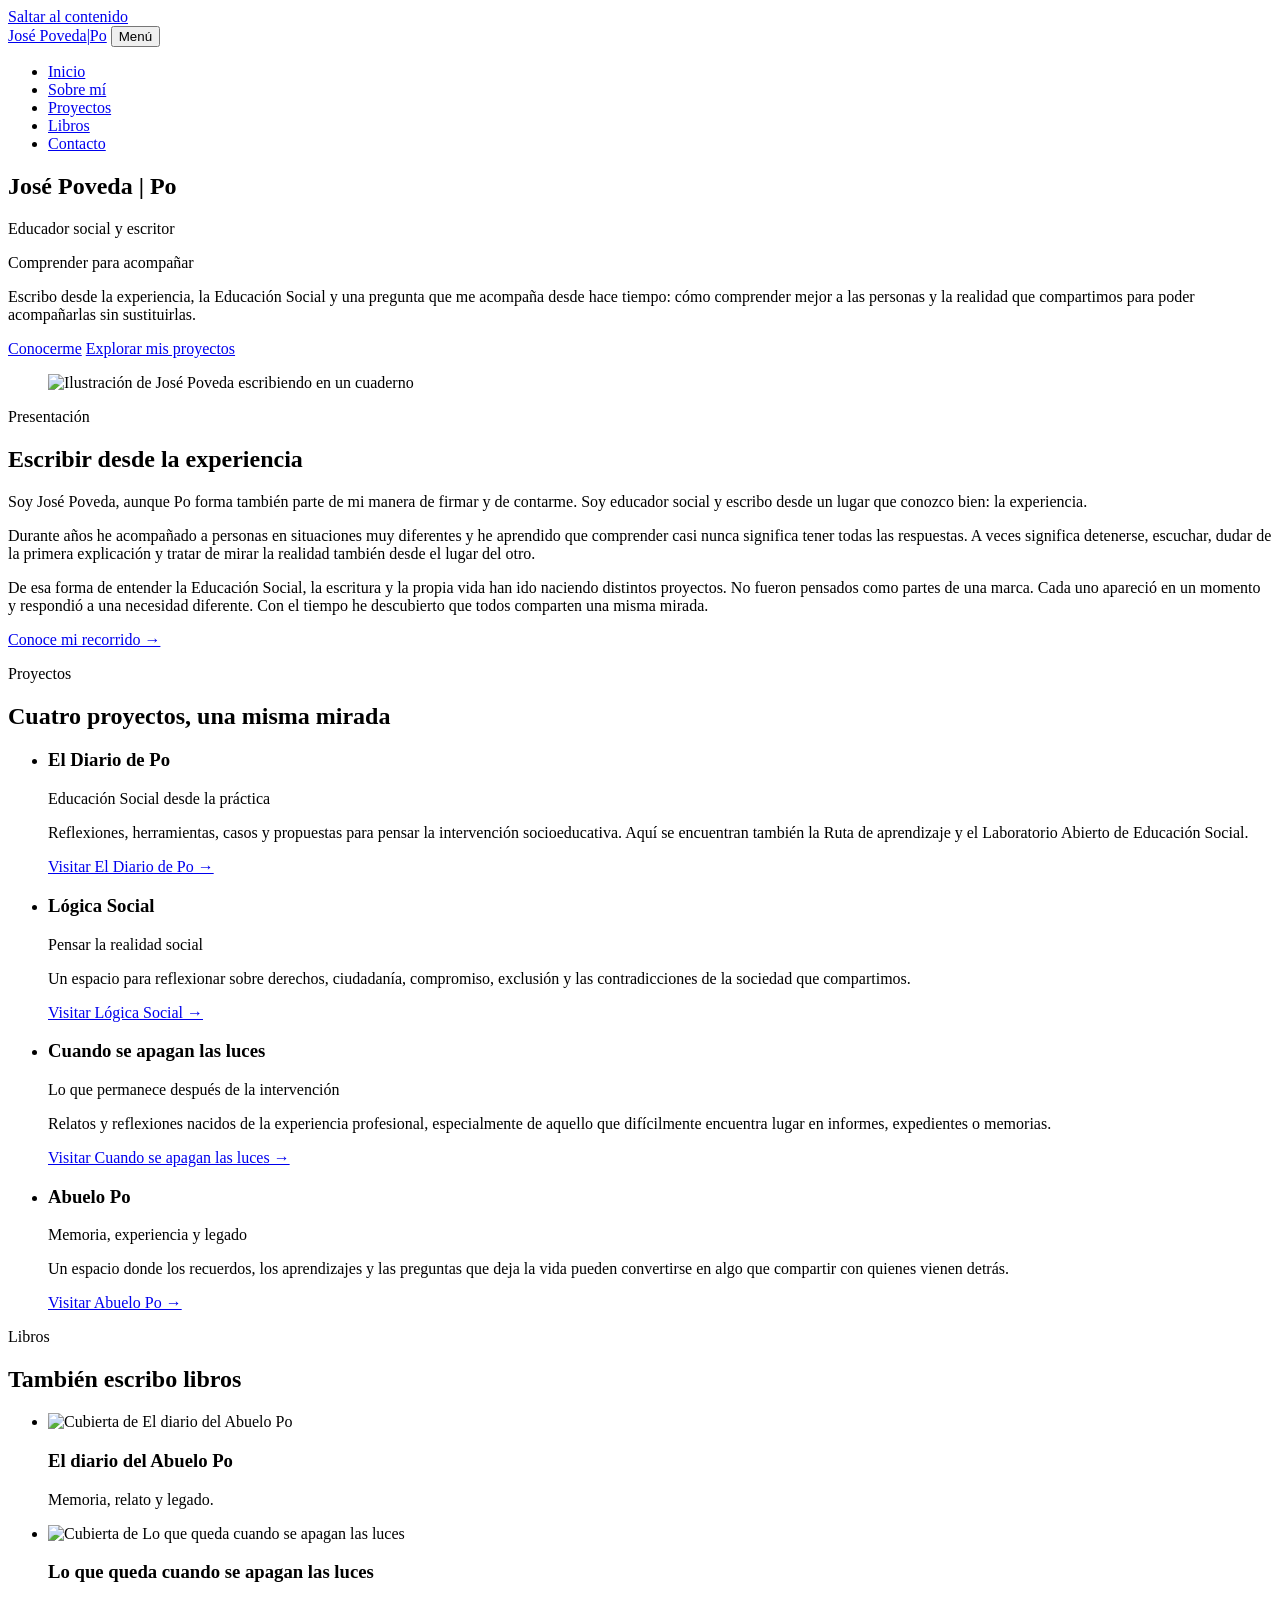
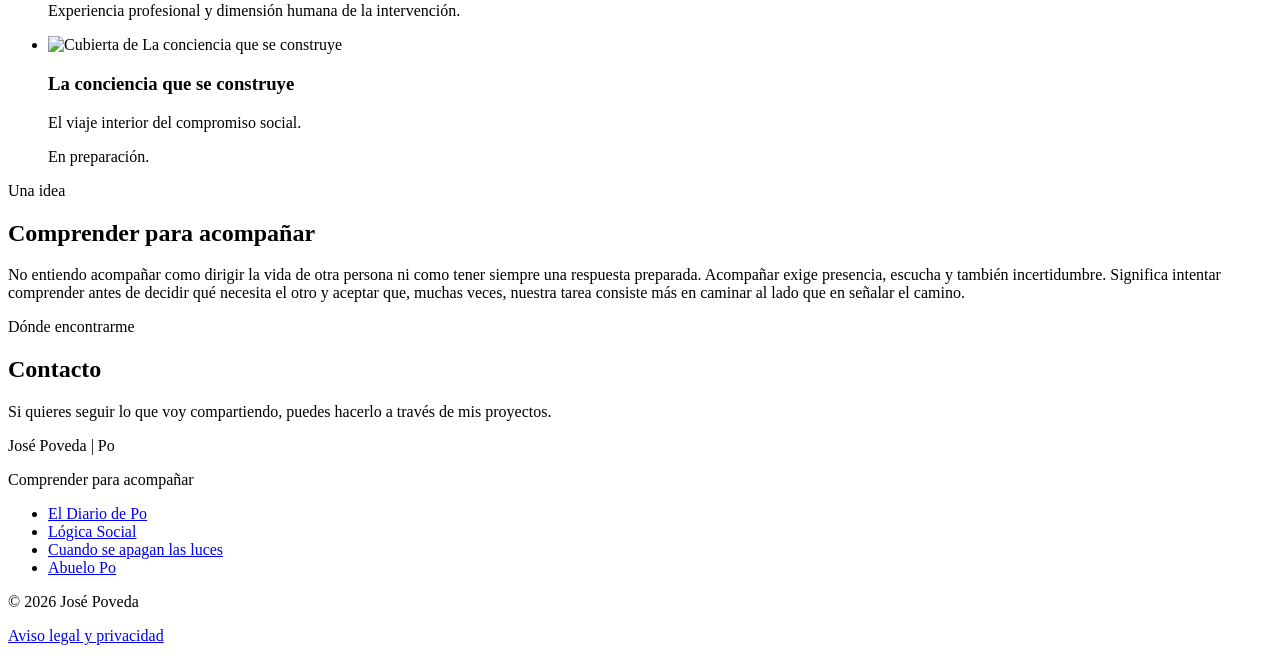
==== index.html @ b3266a37 "Add files via upload" ====
<!doctype html>
<html lang="es">
<head>
  <meta charset="utf-8">
  <meta name="viewport" content="width=device-width, initial-scale=1">
  <title>José Poveda | Po · Educador social y escritor</title>
  <meta name="description" content="Web personal de José Poveda | Po, educador social y escritor. Educación Social, reflexión, experiencia, memoria y proyectos para comprender y acompañar.">
  <link rel="canonical" href="https://josepoveda.es/">
  <meta property="og:type" content="website">
  <meta property="og:locale" content="es_ES">
  <meta property="og:site_name" content="José Poveda | Po">
  <meta property="og:title" content="José Poveda | Po · Educador social y escritor">
  <meta property="og:description" content="Web personal de José Poveda | Po, educador social y escritor. Educación Social, reflexión, experiencia, memoria y proyectos para comprender y acompañar.">
  <meta property="og:url" content="https://josepoveda.es/">
  <meta name="twitter:card" content="summary_large_image">
  <meta name="twitter:title" content="José Poveda | Po · Educador social y escritor">
  <meta name="twitter:description" content="Web personal de José Poveda | Po, educador social y escritor. Educación Social, reflexión, experiencia, memoria y proyectos para comprender y acompañar.">
  <meta property="og:image" content="https://josepoveda.es/assets/images/jose-poveda-social.jpg">
  <meta property="og:image:alt" content="José Poveda | Po · Educador social y escritor">
  <meta property="og:image:width" content="1200">
  <meta property="og:image:height" content="630">
  <meta name="twitter:image" content="https://josepoveda.es/assets/images/jose-poveda-social.jpg">
  <meta name="theme-color" content="#faf7f1">
  <link rel="icon" href="assets/favicon.svg" type="image/svg+xml">
  <link rel="stylesheet" href="css/styles.css">
  <script src="js/main.js" defer></script>
</head>
<body>
  <a class="skip-link" href="#contenido">Saltar al contenido</a>

  <header class="site-header">
    <div class="wrap">
      <a class="brand" href="index.html">José Poveda<span aria-hidden="true">|</span>Po</a>
      <button class="nav-toggle" type="button" aria-expanded="false" aria-controls="site-nav">Menú</button>
      <nav class="site-nav" id="site-nav" aria-label="Principal">
        <ul>
          <li><a href="index.html" aria-current="page">Inicio</a></li>
          <li><a href="sobre-mi.html">Sobre mí</a></li>
          <li><a href="index.html#proyectos">Proyectos</a></li>
          <li><a href="index.html#libros">Libros</a></li>
          <li><a href="index.html#contacto">Contacto</a></li>
        </ul>
      </nav>
    </div>
  </header>

  <main id="contenido">

    <section class="hero" aria-labelledby="titulo-hero">
      <div class="wrap hero-grid">
        <div>
          <h1 id="titulo-hero">José Poveda <span class="po">|</span> Po</h1>
          <p class="role">Educador social y escritor</p>
          <p class="motto">Comprender para acompañar</p>
          <p class="intro">Escribo desde la experiencia, la Educación Social y una pregunta que me acompaña desde hace tiempo: cómo comprender mejor a las personas y la realidad que compartimos para poder acompañarlas sin sustituirlas.</p>
          <div class="actions">
            <a class="btn" href="sobre-mi.html">Conocerme</a>
            <a class="link-quiet" href="#proyectos">Explorar mis proyectos</a>
          </div>
        </div>
        <figure class="hero-figure">
          <img src="assets/images/jose-poveda-escribiendo.webp" width="1199" height="1312" decoding="async" fetchpriority="high" alt="Ilustración de José Poveda escribiendo en un cuaderno">
        </figure>
      </div>
    </section>

    <section class="section" id="presentacion" aria-labelledby="titulo-presentacion">
      <div class="wrap two-col">
        <div>
          <p class="eyebrow">Presentación</p>
          <h2 id="titulo-presentacion">Escribir desde la experiencia</h2>
        </div>
        <div>
          <p>Soy José Poveda, aunque Po forma también parte de mi manera de firmar y de contarme. Soy educador social y escribo desde un lugar que conozco bien: la experiencia.</p>
          <p>Durante años he acompañado a personas en situaciones muy diferentes y he aprendido que comprender casi nunca significa tener todas las respuestas. A veces significa detenerse, escuchar, dudar de la primera explicación y tratar de mirar la realidad también desde el lugar del otro.</p>
          <p>De esa forma de entender la Educación Social, la escritura y la propia vida han ido naciendo distintos proyectos. No fueron pensados como partes de una marca. Cada uno apareció en un momento y respondió a una necesidad diferente. Con el tiempo he descubierto que todos comparten una misma mirada.</p>
          <p><a class="more-link" href="sobre-mi.html">Conoce mi recorrido →</a></p>
        </div>
      </div>
    </section>

    <section class="section" id="proyectos" aria-labelledby="titulo-proyectos">
      <div class="wrap">
        <div class="section-head">
          <p class="eyebrow">Proyectos</p>
          <h2 id="titulo-proyectos">Cuatro proyectos, una misma mirada</h2>
        </div>
        <ul class="projects">
          <li class="project">
            <h3>El Diario de Po</h3>
            <p class="descriptor">Educación Social desde la práctica</p>
            <p>Reflexiones, herramientas, casos y propuestas para pensar la intervención socioeducativa. Aquí se encuentran también la Ruta de aprendizaje y el Laboratorio Abierto de Educación Social.</p>
            <a href="https://eldiariodepo.com/">Visitar El Diario de Po →</a>
          </li>
          <li class="project">
            <h3>Lógica Social</h3>
            <p class="descriptor">Pensar la realidad social</p>
            <p>Un espacio para reflexionar sobre derechos, ciudadanía, compromiso, exclusión y las contradicciones de la sociedad que compartimos.</p>
            <a href="https://logicasocial.com/">Visitar Lógica Social →</a>
          </li>
          <li class="project">
            <h3>Cuando se apagan las luces</h3>
            <p class="descriptor">Lo que permanece después de la intervención</p>
            <p>Relatos y reflexiones nacidos de la experiencia profesional, especialmente de aquello que difícilmente encuentra lugar en informes, expedientes o memorias.</p>
            <a href="https://cuandoseapaganlasluces.es/">Visitar Cuando se apagan las luces →</a>
          </li>
          <li class="project">
            <h3>Abuelo Po</h3>
            <p class="descriptor">Memoria, experiencia y legado</p>
            <p>Un espacio donde los recuerdos, los aprendizajes y las preguntas que deja la vida pueden convertirse en algo que compartir con quienes vienen detrás.</p>
            <a href="https://abuelopo.com/">Visitar Abuelo Po →</a>
          </li>
        </ul>
      </div>
    </section>

    <section class="section" id="libros" aria-labelledby="titulo-libros">
      <div class="wrap">
        <div class="section-head">
          <p class="eyebrow">Libros</p>
          <h2 id="titulo-libros">También escribo libros</h2>
        </div>
        <ul class="books">
          <li class="book">
            <img class="book-cover" src="assets/images/el-diario-del-abuelo-po.jpg" width="800" height="1200" loading="lazy" decoding="async" alt="Cubierta de El diario del Abuelo Po">
            <h3>El diario del Abuelo Po</h3>
            <p class="meta">Memoria, relato y legado.</p>
          </li>
          <li class="book">
            <img class="book-cover" src="assets/images/lo-que-queda-cuando-se-apagan-las-luces.jpg" width="800" height="1200" loading="lazy" decoding="async" alt="Cubierta de Lo que queda cuando se apagan las luces">
            <h3>Lo que queda cuando se apagan las luces</h3>
            <p class="meta">Experiencia profesional y dimensión humana de la intervención.</p>
          </li>
          <li class="book">
            <img class="book-cover" src="assets/images/la-conciencia-que-se-construye.jpg" width="800" height="1200" loading="lazy" decoding="async" alt="Cubierta de La conciencia que se construye">
            <h3>La conciencia que se construye</h3>
            <p class="meta">El viaje interior del compromiso social.</p>
            <p class="meta status">En preparación.</p>
          </li>
        </ul>
      </div>
    </section>

    <section class="section reflection" id="comprender" aria-labelledby="titulo-comprender">
      <div class="wrap two-col">
        <div>
          <p class="eyebrow">Una idea</p>
          <h2 id="titulo-comprender">Comprender para acompañar</h2>
        </div>
        <div class="body">
          <p>No entiendo acompañar como dirigir la vida de otra persona ni como tener siempre una respuesta preparada. Acompañar exige presencia, escucha y también incertidumbre. Significa intentar comprender antes de decidir qué necesita el otro y aceptar que, muchas veces, nuestra tarea consiste más en caminar al lado que en señalar el camino.</p>
        </div>
      </div>
    </section>

    <section class="section" id="contacto" aria-labelledby="titulo-contacto">
      <div class="wrap two-col">
        <div>
          <p class="eyebrow">Dónde encontrarme</p>
          <h2 id="titulo-contacto">Contacto</h2>
        </div>
        <div>
          <p>Si quieres seguir lo que voy compartiendo, puedes hacerlo a través de mis proyectos.</p>
          <!-- LinkedIn: añadir aquí cuando se confirme la URL exacta del perfil:
          <p><a class="more-link" href="URL_EXACTA_DEL_PERFIL">LinkedIn →</a></p>
          -->
        </div>
      </div>
    </section>

  </main>

  <footer class="site-footer">
    <div class="wrap">
      <p class="footer-brand">José Poveda | Po</p>
      <p class="footer-motto">Comprender para acompañar</p>
      <ul class="footer-projects" aria-label="Proyectos">
        <li><a href="https://eldiariodepo.com/">El Diario de Po</a></li>
        <li><a href="https://logicasocial.com/">Lógica Social</a></li>
        <li><a href="https://cuandoseapaganlasluces.es/">Cuando se apagan las luces</a></li>
        <li><a href="https://abuelopo.com/">Abuelo Po</a></li>
      </ul>
      <div class="footer-bottom">
        <p>© 2026 José Poveda</p>
        <p class="footer-legal"><a href="aviso-legal.html">Aviso legal y privacidad</a></p>
      </div>
    </div>
  </footer>
</body>
</html>
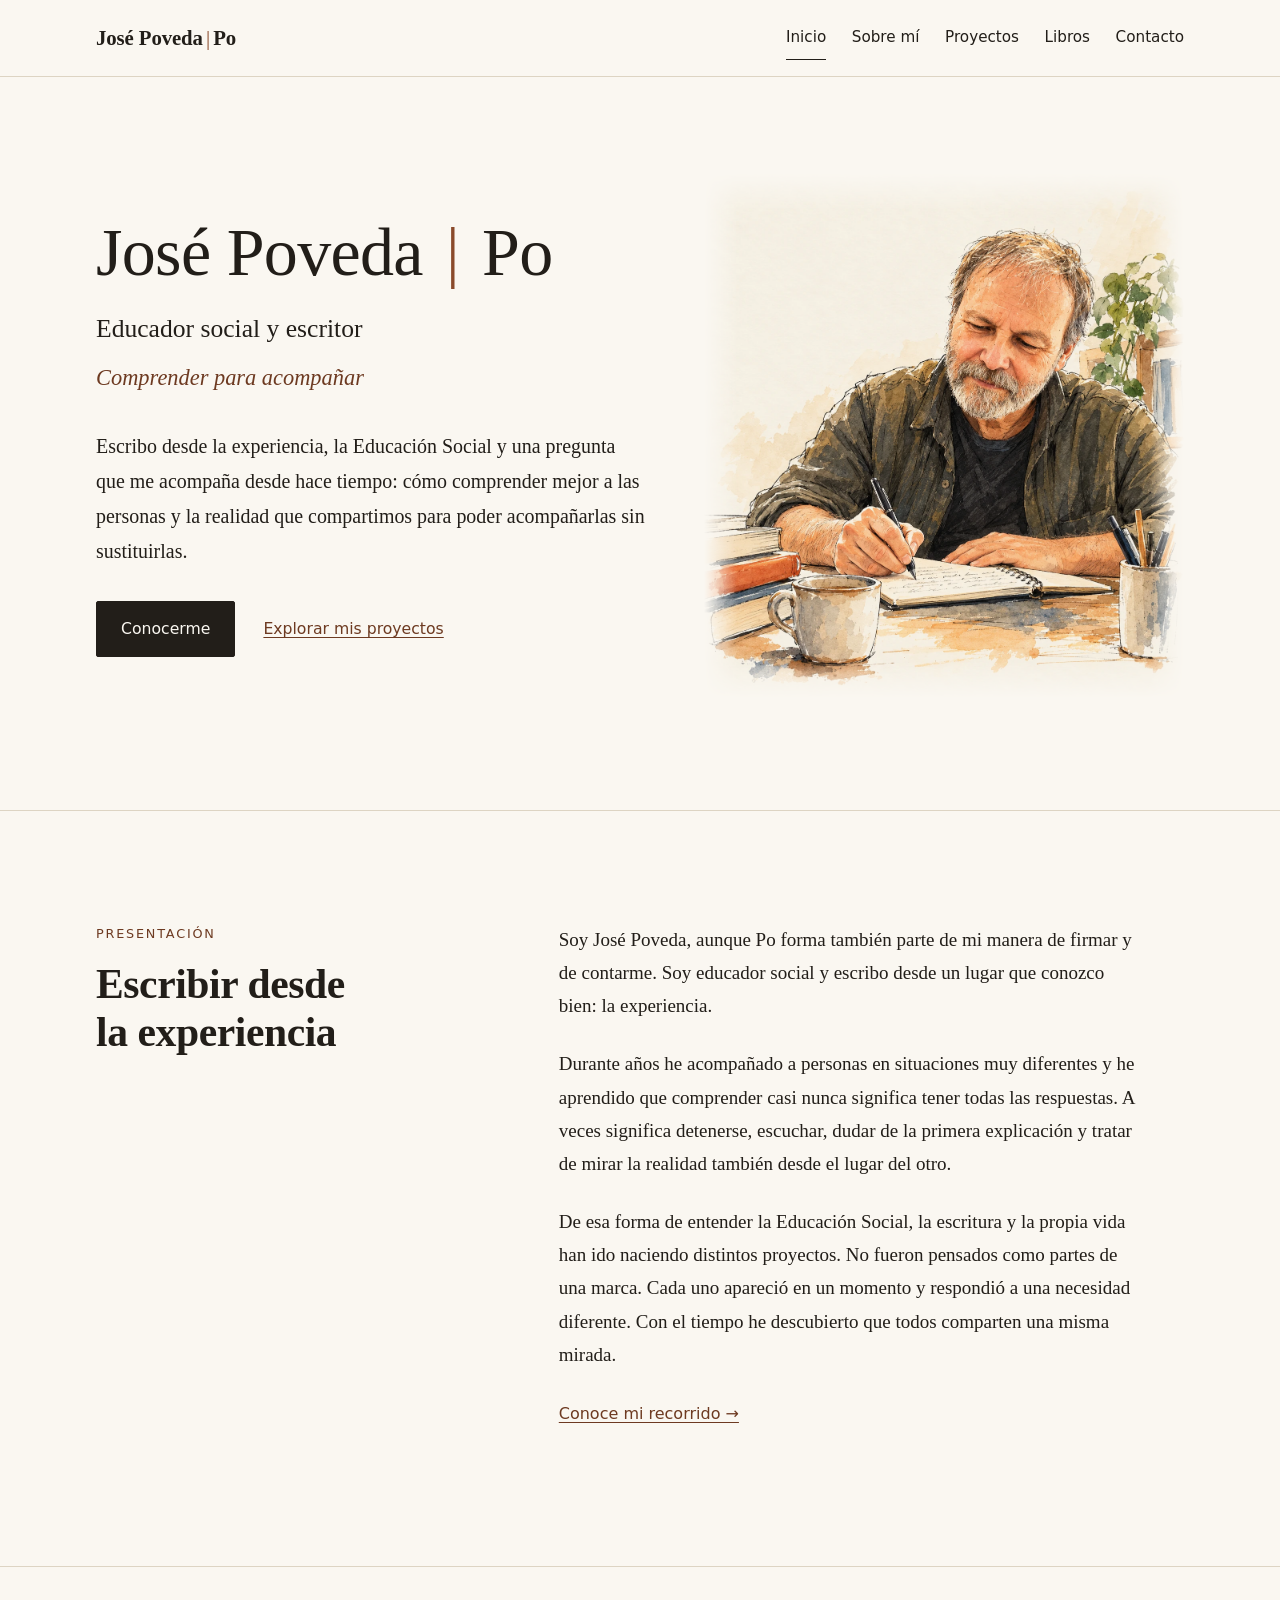
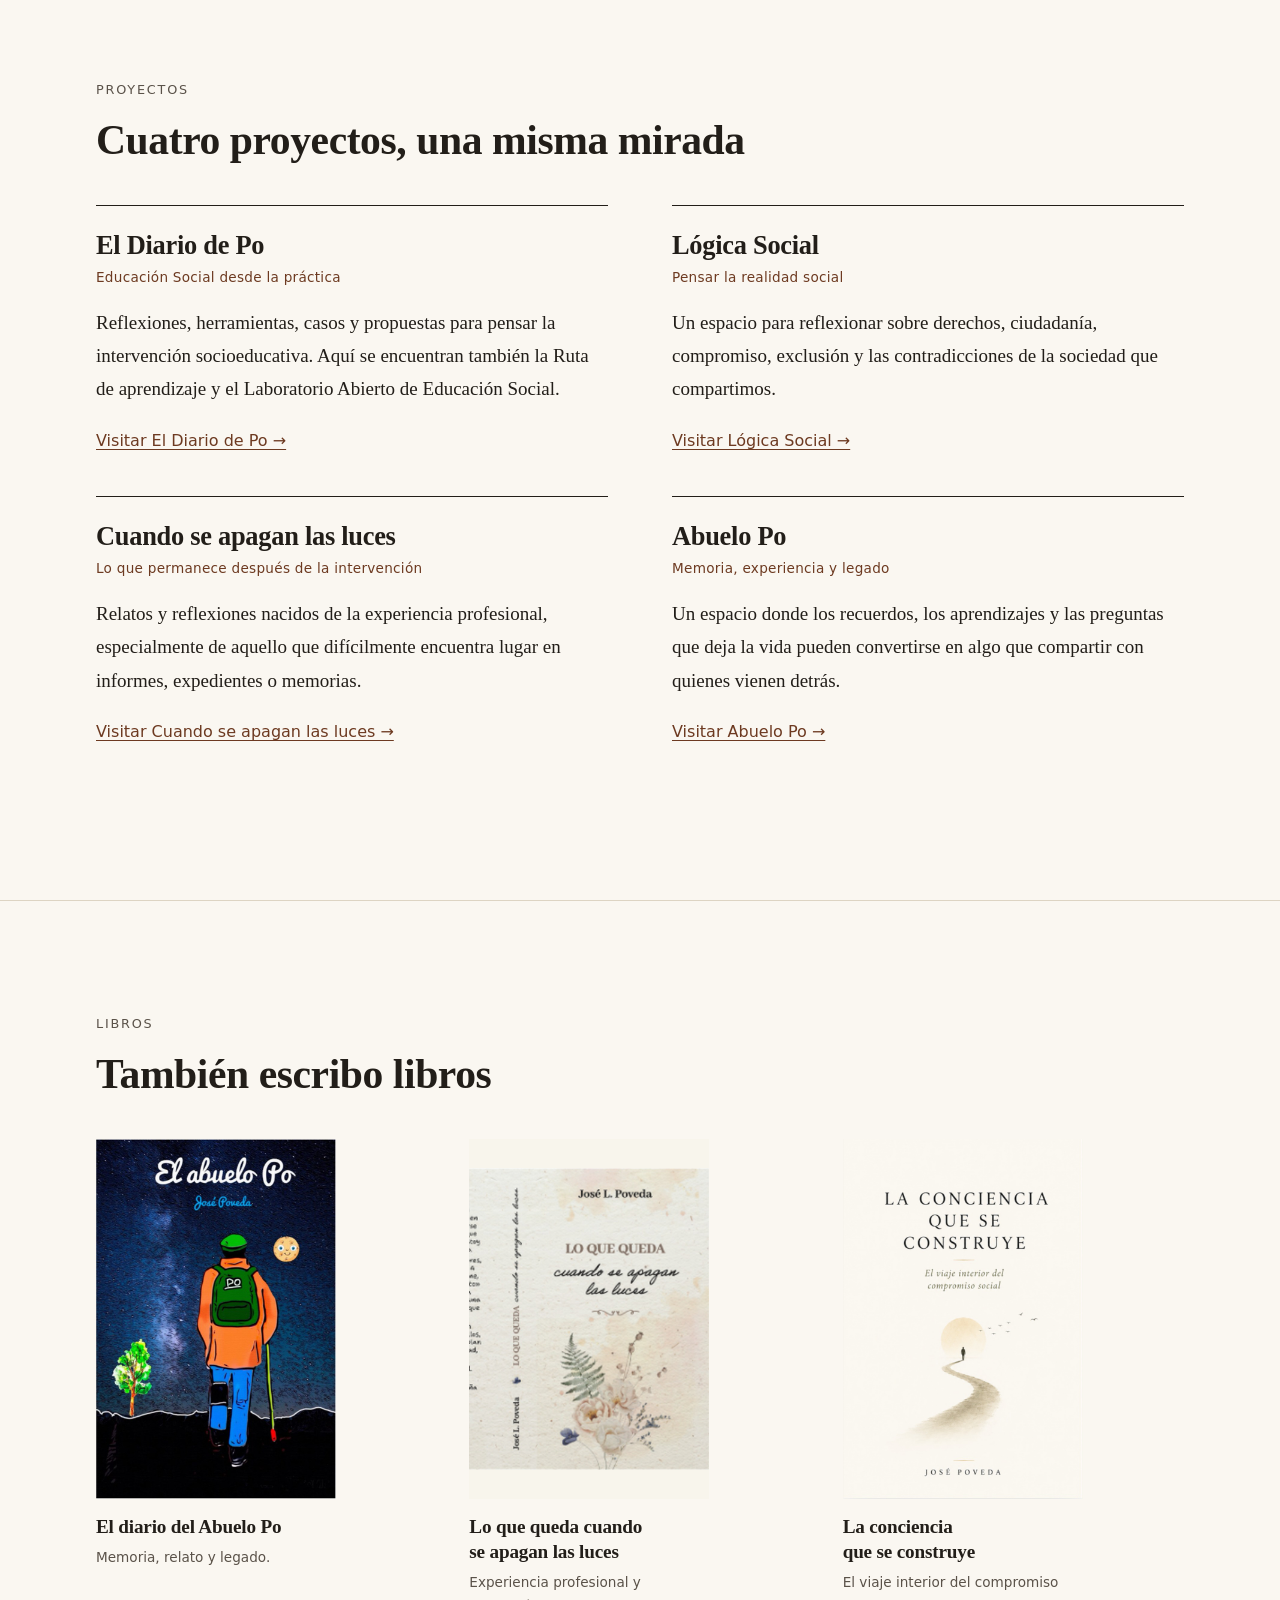
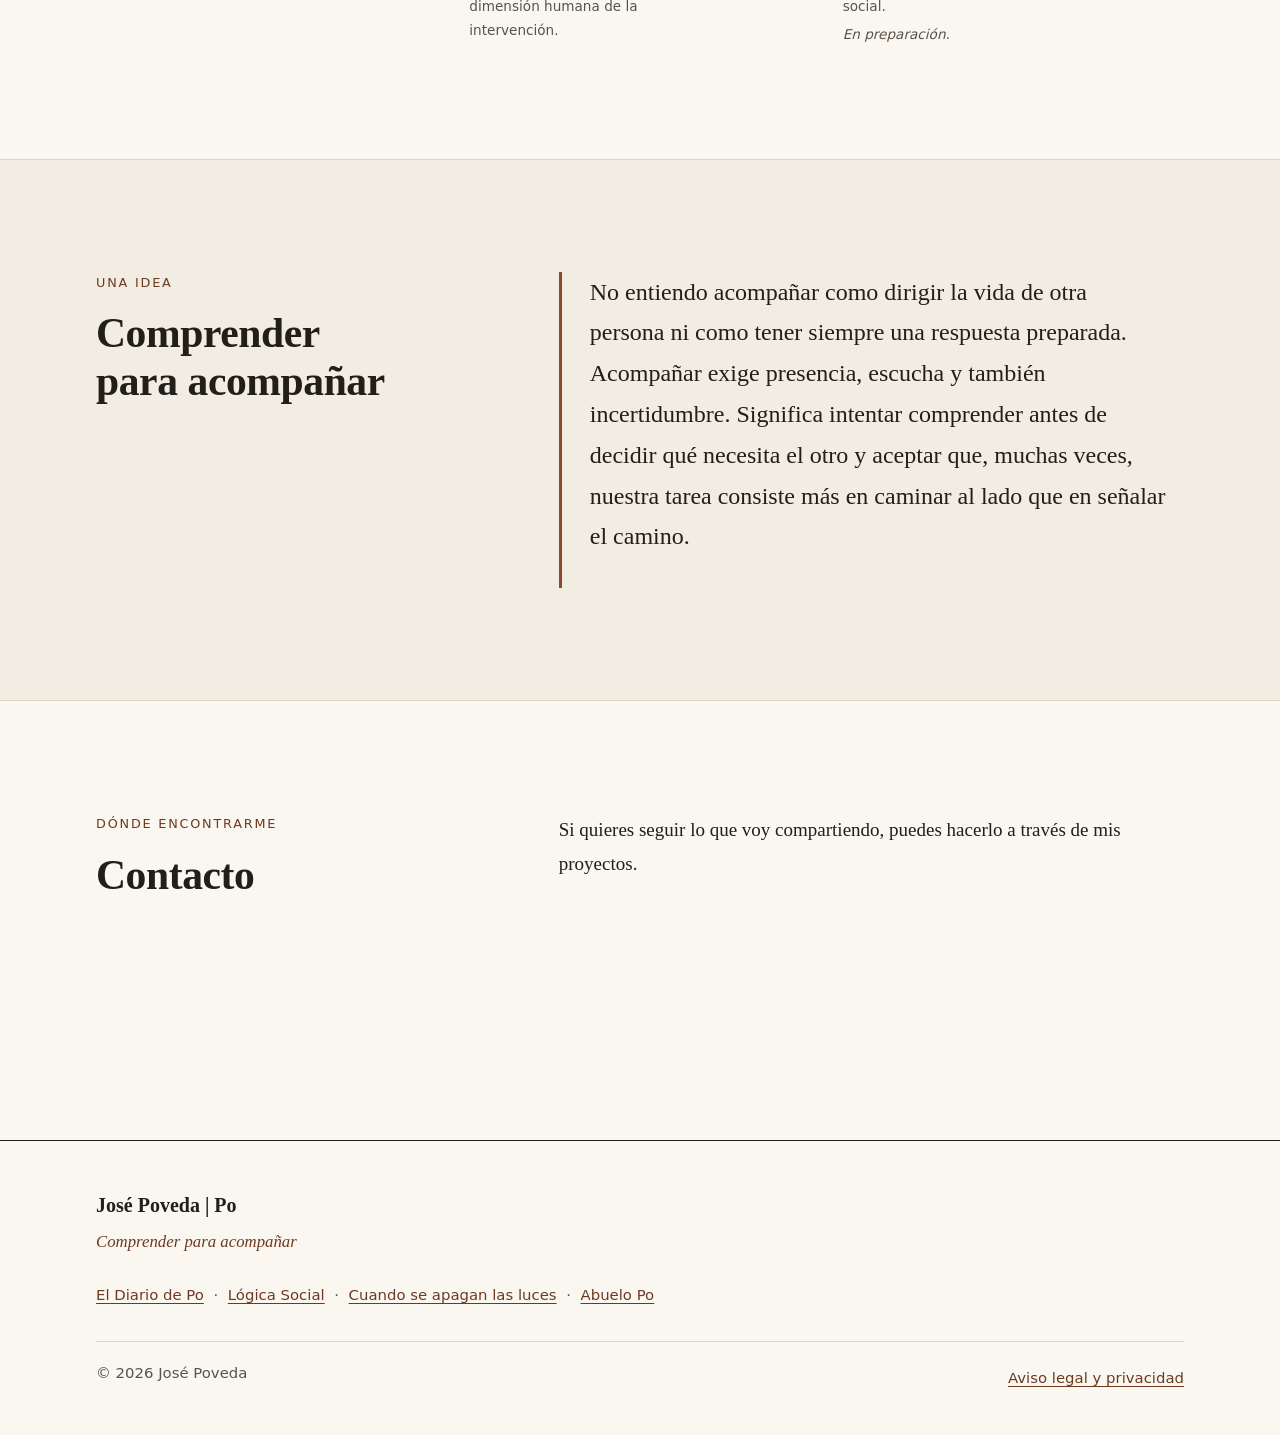
==== commit 5d87e895: "Fix nav anchors on Home: use in-page #proyectos, #libros, #contacto" ====
--- a/index.html
+++ b/index.html
@@ -36,9 +36,9 @@
         <ul>
           <li><a href="index.html" aria-current="page">Inicio</a></li>
           <li><a href="sobre-mi.html">Sobre mí</a></li>
-          <li><a href="index.html#proyectos">Proyectos</a></li>
-          <li><a href="index.html#libros">Libros</a></li>
-          <li><a href="index.html#contacto">Contacto</a></li>
+          <li><a href="#proyectos">Proyectos</a></li>
+          <li><a href="#libros">Libros</a></li>
+          <li><a href="#contacto">Contacto</a></li>
         </ul>
       </nav>
     </div>
--- a/css/styles.css
+++ b/css/styles.css
@@ -0,0 +1,323 @@
+/* ==========================================================
+   josepoveda.es — hoja de estilos única
+   Sin fuentes externas: pila tipográfica del sistema.
+   ========================================================== */
+
+:root {
+  --paper: #faf7f1;
+  --paper-2: #f2ede2;
+  --ink: #221e19;
+  --muted: #5a5249;
+  --line: #ddd4c3;
+  --accent: #8a4a2b;       /* tierra cocida; contraste 6.3:1 sobre --paper */
+  --accent-ink: #6d3a21;
+
+  --serif: "Iowan Old Style", "Palatino Linotype", Palatino, "Book Antiqua", "URW Palladio L", Georgia, serif;
+  --text: Charter, "Bitstream Charter", "Sitka Text", Cambria, Georgia, serif;
+  --label: system-ui, -apple-system, "Segoe UI", Roboto, "Helvetica Neue", Arial, sans-serif;
+
+  --measure: 36rem;
+  --wrap: 68rem;
+  --gutter: clamp(1.25rem, 5vw, 2.5rem);
+  --space: clamp(3.5rem, 9vw, 7rem);
+}
+
+*, *::before, *::after { box-sizing: border-box; }
+
+html {
+  font-size: 100%;
+  -webkit-text-size-adjust: 100%;
+  scroll-behavior: smooth;
+}
+
+body {
+  margin: 0;
+  background: var(--paper);
+  color: var(--ink);
+  font-family: var(--text);
+  font-size: 1.0625rem;
+  line-height: 1.75;
+  text-rendering: optimizeLegibility;
+}
+
+@media (min-width: 48em) { body { font-size: 1.1875rem; } }
+
+img, svg { max-width: 100%; display: block; }
+
+a {
+  color: var(--accent-ink);
+  text-underline-offset: 0.2em;
+  text-decoration-thickness: 1px;
+}
+a:hover { color: var(--ink); text-decoration-thickness: 2px; }
+
+:focus-visible {
+  outline: 3px solid var(--accent);
+  outline-offset: 3px;
+  border-radius: 2px;
+}
+
+.wrap { width: min(100% - 2 * var(--gutter), var(--wrap)); margin-inline: auto; }
+
+.skip-link {
+  position: absolute; left: var(--gutter); top: -4rem;
+  background: var(--ink); color: var(--paper);
+  padding: .6rem 1rem; z-index: 20; font-family: var(--label); font-size: .95rem;
+}
+.skip-link:focus { top: .75rem; }
+
+/* ---------- Tipografía ---------- */
+h1, h2, h3 {
+  font-family: var(--serif);
+  font-weight: 600;
+  line-height: 1.15;
+  letter-spacing: -0.01em;
+  margin: 0 0 1rem;
+  text-wrap: balance;
+}
+h1 { font-size: clamp(2.5rem, 8vw, 4.25rem); font-weight: 500; }
+h2 { font-size: clamp(1.85rem, 4.6vw, 2.6rem); }
+h3 { font-size: clamp(1.4rem, 3vw, 1.65rem); }
+
+p { margin: 0 0 1.3em; max-width: var(--measure); }
+
+.eyebrow {
+  font-family: var(--label);
+  font-size: .8rem;
+  letter-spacing: .14em;
+  text-transform: uppercase;
+  color: var(--accent-ink);
+  margin: 0 0 1rem;
+  max-width: none;
+}
+
+.lede {
+  font-family: var(--serif);
+  font-size: clamp(1.2rem, 2.6vw, 1.45rem);
+  line-height: 1.6;
+  color: var(--ink);
+}
+
+/* ---------- Cabecera ---------- */
+.site-header {
+  border-bottom: 1px solid var(--line);
+  padding-block: 1rem;
+}
+.site-header .wrap {
+  display: flex; align-items: center; justify-content: space-between;
+  flex-wrap: wrap; gap: .5rem 1.5rem;
+}
+.brand {
+  font-family: var(--serif);
+  font-size: 1.3rem; font-weight: 600;
+  color: var(--ink); text-decoration: none;
+  letter-spacing: -0.005em;
+}
+.brand span { color: var(--accent); font-weight: 400; padding-inline: .15em; }
+.brand:hover { color: var(--accent-ink); }
+
+.nav-toggle {
+  display: none;
+  font: inherit; font-family: var(--label); font-size: .95rem;
+  background: none; color: var(--ink);
+  border: 1px solid var(--ink); border-radius: 999px;
+  padding: .45rem 1.1rem; cursor: pointer; min-height: 44px;
+}
+
+.site-nav ul {
+  list-style: none; margin: 0; padding: 0;
+  display: flex; flex-wrap: wrap; gap: .25rem 1.6rem;
+}
+.site-nav a {
+  display: inline-block;
+  font-family: var(--label); font-size: .95rem;
+  color: var(--ink); text-decoration: none;
+  padding: .5rem 0; border-bottom: 1px solid transparent;
+}
+.site-nav a:hover { border-bottom-color: var(--accent); }
+.site-nav a[aria-current="page"] { border-bottom-color: var(--ink); }
+
+/* Con JS activo, el menú se pliega en pantallas pequeñas.
+   Sin JS permanece visible. */
+@media (max-width: 47.99em) {
+  .js .nav-toggle { display: inline-block; }
+  .js .site-nav { flex-basis: 100%; display: none; }
+  .js .site-nav.is-open { display: block; }
+  .js .site-nav ul { flex-direction: column; gap: 0; padding-top: .5rem; }
+  .js .site-nav li { border-top: 1px solid var(--line); }
+  .js .site-nav a { display: block; padding: .85rem 0; font-size: 1.05rem; border-bottom: 0; }
+  .site-nav ul { gap: 0 1.25rem; }
+}
+
+/* ---------- Hero ---------- */
+.hero { padding-block: clamp(3rem, 8vw, 6rem) var(--space); }
+.hero-grid { display: grid; gap: 2.5rem; align-items: center; }
+@media (min-width: 56em) {
+  .hero-grid { grid-template-columns: minmax(0, 1.15fr) minmax(0, 1fr); gap: 3.5rem; }
+}
+.hero h1 .po { color: var(--accent); font-weight: 400; padding-inline: .1em; }
+.hero .role {
+  font-family: var(--serif); font-size: clamp(1.25rem, 3vw, 1.6rem);
+  margin: 0 0 .35rem; max-width: none;
+}
+.hero .motto {
+  font-family: var(--serif); font-style: italic; color: var(--accent-ink);
+  font-size: clamp(1.15rem, 2.6vw, 1.4rem); margin: 0 0 2rem; max-width: none;
+}
+.hero .intro { font-size: 1.05em; margin-bottom: 2rem; }
+
+.actions { display: flex; flex-wrap: wrap; gap: .9rem 1.75rem; align-items: center; }
+.btn {
+  display: inline-block; font-family: var(--label); font-size: .98rem;
+  background: var(--ink); color: var(--paper); text-decoration: none;
+  padding: .85rem 1.5rem; border-radius: 2px; min-height: 44px;
+  border: 1px solid var(--ink);
+}
+.btn:hover { background: var(--accent-ink); border-color: var(--accent-ink); color: #fff; }
+.link-quiet { font-family: var(--label); font-size: .98rem; }
+
+/* Espacios reservados (desarrollo) */
+.placeholder {
+  border: 1.5px dashed #a79b86;
+  background: repeating-linear-gradient(135deg, transparent 0 14px, rgba(138,74,43,.045) 14px 15px);
+  color: var(--muted);
+  font-family: var(--label); font-size: .82rem; line-height: 1.5;
+  display: flex; align-items: center; justify-content: center;
+  text-align: center; padding: 1rem;
+}
+.hero-art { aspect-ratio: 4 / 3; max-width: 26rem; width: 100%; }
+@media (min-width: 56em) { .hero-art { aspect-ratio: 4 / 5; justify-self: end; } }
+
+/* ---------- Secciones ---------- */
+section { scroll-margin-top: 1rem; }
+.section { padding-block: var(--space); border-top: 1px solid var(--line); }
+.section-head { margin-bottom: 2.5rem; }
+.section-head p { color: var(--muted); }
+
+.two-col { display: grid; gap: 2rem; }
+@media (min-width: 56em) {
+  .two-col { grid-template-columns: minmax(0, 1fr) minmax(0, 1.6fr); gap: 4.5rem; }
+}
+.more-link { font-family: var(--label); font-size: 1rem; }
+
+/* ---------- Proyectos ---------- */
+.projects { display: grid; gap: 0; list-style: none; margin: 0; padding: 0; }
+@media (min-width: 48em) {
+  .projects { grid-template-columns: 1fr 1fr; column-gap: 4rem; }
+}
+.project { border-top: 1px solid var(--ink); padding: 1.5rem 0 2.5rem; }
+.project h3 { margin-bottom: .35rem; }
+.project .descriptor {
+  font-family: var(--label); font-size: .85rem; letter-spacing: .02em;
+  color: var(--accent-ink); margin: 0 0 1rem;
+}
+.project p:not(.descriptor) { margin-bottom: 1.1rem; }
+.project a { font-family: var(--label); font-size: 1rem; }
+
+/* ---------- Libros ---------- */
+.books { display: grid; gap: 2.5rem 2rem; list-style: none; margin: 0; padding: 0; }
+@media (min-width: 40em) { .books { grid-template-columns: repeat(3, minmax(0, 1fr)); } }
+.book { max-width: 15rem; }
+.book-cover { aspect-ratio: 2 / 3; margin-bottom: 1rem; }
+.book h3 { font-size: 1.2rem; line-height: 1.3; margin-bottom: .4rem; }
+.book .meta { font-family: var(--label); font-size: .85rem; color: var(--muted); margin: 0; }
+.dev-note {
+  font-family: var(--label); font-size: .85rem; color: var(--muted);
+  border-left: 3px solid var(--accent); padding-left: .9rem; margin-bottom: 2.5rem;
+}
+
+/* ---------- Reflexión ---------- */
+.reflection { background: var(--paper-2); }
+.reflection .body {
+  font-family: var(--serif); font-size: clamp(1.25rem, 2.8vw, 1.5rem);
+  line-height: 1.7; max-width: 38rem;
+  border-left: 3px solid var(--accent); padding-left: clamp(1rem, 3vw, 1.75rem);
+}
+
+/* ---------- Contacto ---------- */
+.contact-list { list-style: none; margin: 0; padding: 0; max-width: var(--measure); }
+.contact-list li {
+  display: flex; flex-wrap: wrap; gap: .25rem 1.5rem;
+  border-top: 1px solid var(--line); padding: 1rem 0;
+}
+.contact-list li:last-child { border-bottom: 1px solid var(--line); }
+.contact-list .k { font-family: var(--label); font-size: .85rem; letter-spacing: .08em; text-transform: uppercase; min-width: 7rem; color: var(--muted); }
+.pending-tag {
+  font-family: var(--label); font-size: .78rem; color: var(--muted);
+  border: 1px dashed #a79b86; padding: .1rem .55rem; border-radius: 999px;
+}
+
+/* ---------- Página interior ---------- */
+.page-head { padding-block: clamp(3rem, 8vw, 5.5rem) 2rem; }
+.page-head h1 { font-size: clamp(2.3rem, 7vw, 3.75rem); }
+.page-head h1 .po { color: var(--accent); font-weight: 400; padding-inline: .1em; }
+.prose-block { padding-block: clamp(2rem, 5vw, 3rem); border-top: 1px solid var(--line); }
+.prose-block h2 { font-size: clamp(1.5rem, 3.6vw, 2rem); }
+.pending {
+  border: 1.5px dashed #a79b86; border-radius: 2px;
+  padding: 1rem 1.25rem; max-width: var(--measure);
+  font-family: var(--label); font-size: .92rem; line-height: 1.6; color: var(--muted);
+  background: rgba(138,74,43,.04);
+}
+.pending strong { color: var(--ink); }
+.pending ul { margin: .5rem 0 0; padding-left: 1.2rem; }
+.project-list { list-style: none; padding: 0; margin: 0; max-width: var(--measure); }
+.project-list li { border-top: 1px solid var(--line); padding: .9rem 0; }
+.project-list li:last-child { border-bottom: 1px solid var(--line); }
+.project-list a { font-family: var(--serif); font-size: 1.2rem; font-weight: 600; }
+.project-list span { display: block; font-family: var(--label); font-size: .88rem; color: var(--muted); }
+
+/* ---------- Pie ---------- */
+.site-footer {
+  border-top: 1px solid var(--ink);
+  padding-block: 3rem 2.5rem; margin-top: var(--space);
+  font-family: var(--label); font-size: .93rem; line-height: 1.6;
+}
+.site-footer p { margin: 0 0 .5rem; max-width: none; }
+.footer-brand { font-family: var(--serif); font-size: 1.25rem; font-weight: 600; }
+.footer-motto { font-family: var(--serif); font-style: italic; color: var(--accent-ink); font-size: 1.05rem; margin-bottom: 1.5rem !important; }
+.footer-projects { list-style: none; margin: 0 0 1.75rem; padding: 0; display: flex; flex-wrap: wrap; gap: .25rem 0; }
+.footer-projects li + li::before { content: "·"; margin-inline: .6rem; color: var(--muted); }
+.footer-projects a, .footer-legal a { display: inline-block; padding-block: .3rem; }
+.footer-bottom { display: flex; flex-wrap: wrap; justify-content: space-between; gap: .5rem 2rem; color: var(--muted); border-top: 1px solid var(--line); padding-top: 1.25rem; }
+.footer-bottom p { margin: 0; }
+
+@media (prefers-reduced-motion: reduce) {
+  html { scroll-behavior: auto; }
+  * { transition: none !important; animation: none !important; }
+}
+
+@media print {
+  .nav-toggle, .skip-link { display: none; }
+  body { background: #fff; }
+}
+
+/* Libros en móvil: portada pequeña a la izquierda, texto a la derecha */
+@media (max-width: 39.99em) {
+  .books { gap: 1.75rem; }
+  .book { max-width: none; display: grid; grid-template-columns: 8.5rem 1fr; gap: 0 1.25rem; align-items: start; }
+  .book-cover { grid-row: 1 / span 4; margin-bottom: 0; padding: .5rem; font-size: .75rem; }
+  .book h3 { align-self: end; }
+}
+.after-list { margin-top: 1.5rem; }
+
+/* Cubiertas reales: proporción 2:3 conservada, sin deformar */
+.book img.book-cover { display: block; width: 100%; height: auto; aspect-ratio: 2 / 3; object-fit: cover; padding: 0; }
+.book .meta + .meta { margin-top: .25rem; font-style: italic; }
+
+/* Sobre mí: lectura algo más amplia en escritorio (~70 caracteres por línea) */
+@media (min-width: 56em) {
+  .prose-block p, .prose-block .pending, .prose-block .project-list { max-width: 39rem; }
+}
+
+/* Ilustración del Hero: se funde con el papel (multiply), sin marco ni sombra */
+.hero-figure { margin: 0; width: 100%; max-width: 30rem; }
+.hero-figure img {
+  display: block; width: 100%; height: auto; mix-blend-mode: multiply;
+  /* bordes difuminados para que el papel de la ilustración se funda con el de la página */
+  -webkit-mask-image: linear-gradient(to right, transparent, #000 7%, #000 93%, transparent), linear-gradient(to bottom, transparent, #000 7%, #000 93%, transparent);
+  -webkit-mask-composite: source-in;
+  mask-image: linear-gradient(to right, transparent, #000 7%, #000 93%, transparent), linear-gradient(to bottom, transparent, #000 7%, #000 93%, transparent);
+  mask-composite: intersect;
+}
+@media (min-width: 56em) { .hero-figure { justify-self: end; max-width: 34rem; } }
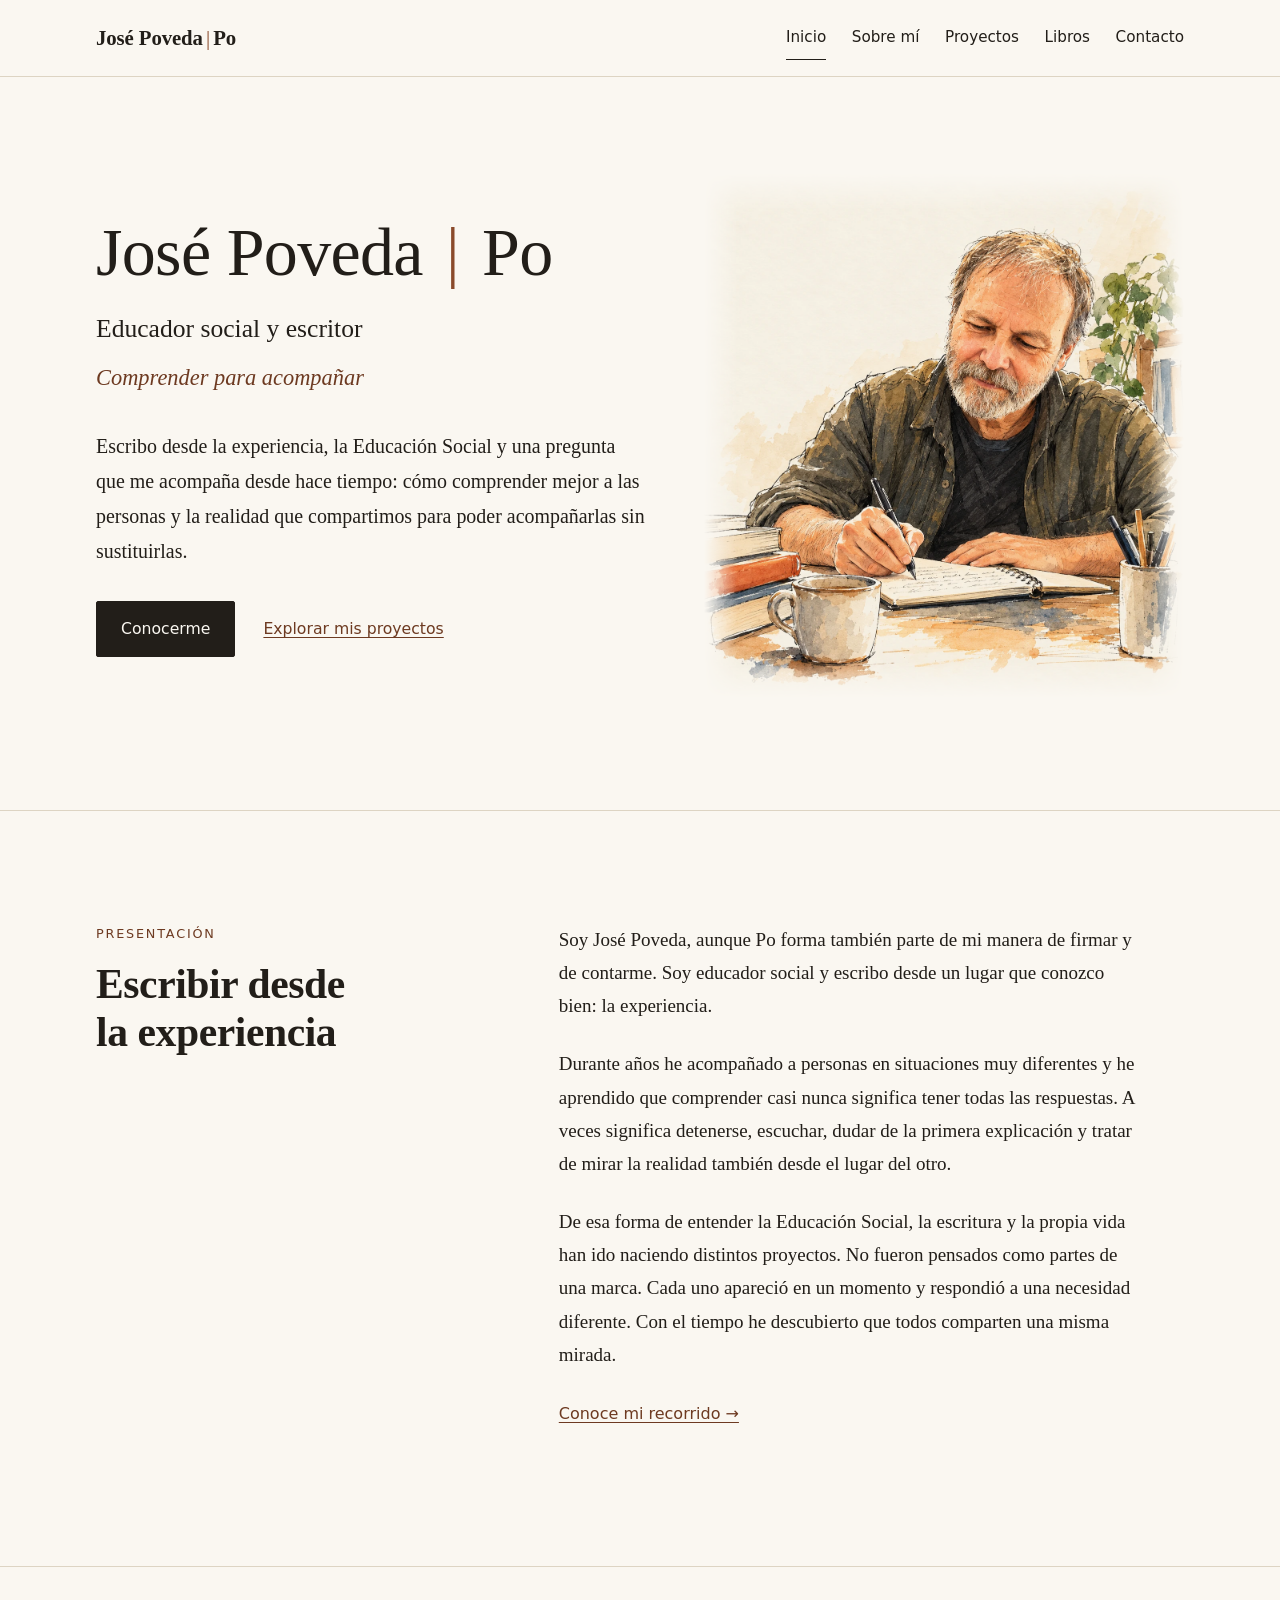
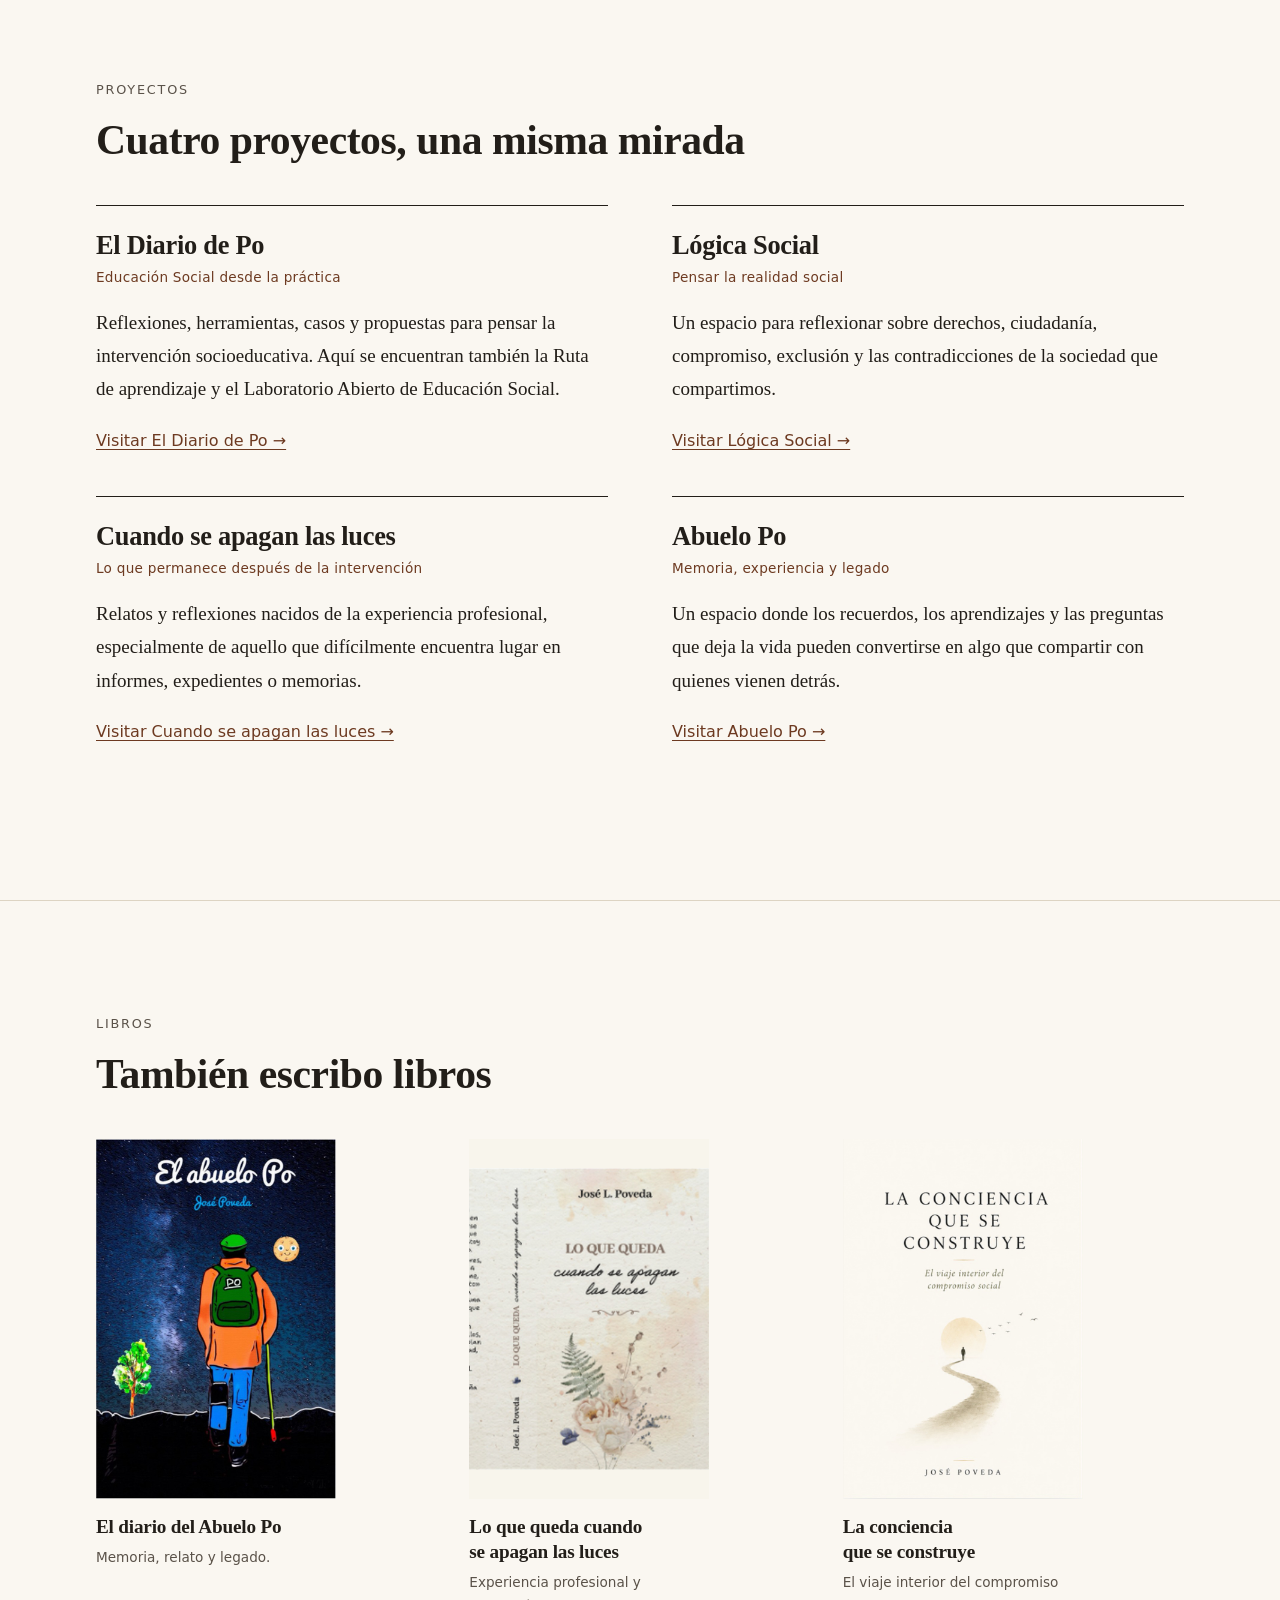
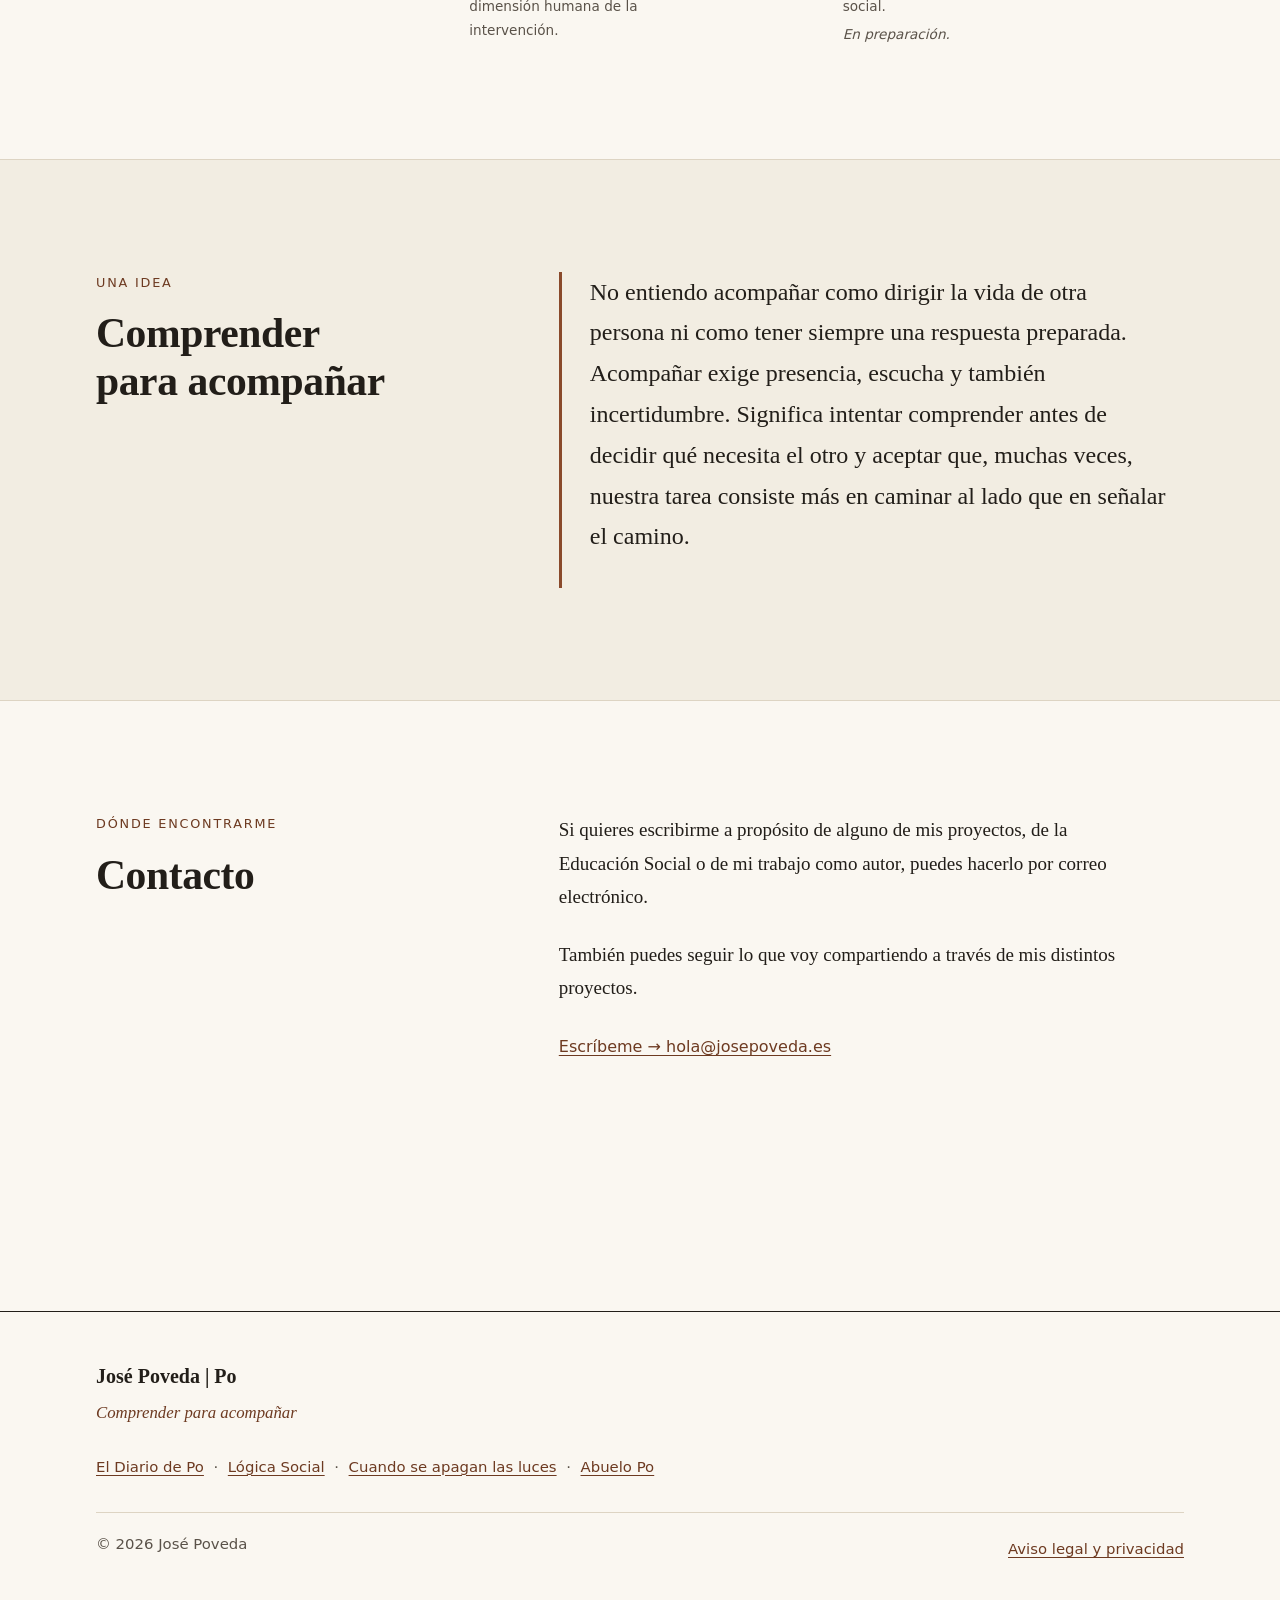
==== commit 70465152: "Contacto: añadir correo público hola@josepoveda.es" ====
--- a/index.html
+++ b/index.html
@@ -160,7 +160,9 @@
           <h2 id="titulo-contacto">Contacto</h2>
         </div>
         <div>
-          <p>Si quieres seguir lo que voy compartiendo, puedes hacerlo a través de mis proyectos.</p>
+          <p>Si quieres escribirme a propósito de alguno de mis proyectos, de la Educación Social o de mi trabajo como autor, puedes hacerlo por correo electrónico.</p>
+          <p>También puedes seguir lo que voy compartiendo a través de mis distintos proyectos.</p>
+          <p><a class="more-link" href="mailto:hola@josepoveda.es">Escríbeme → hola@josepoveda.es</a></p>
           <!-- LinkedIn: añadir aquí cuando se confirme la URL exacta del perfil:
           <p><a class="more-link" href="URL_EXACTA_DEL_PERFIL">LinkedIn →</a></p>
           -->
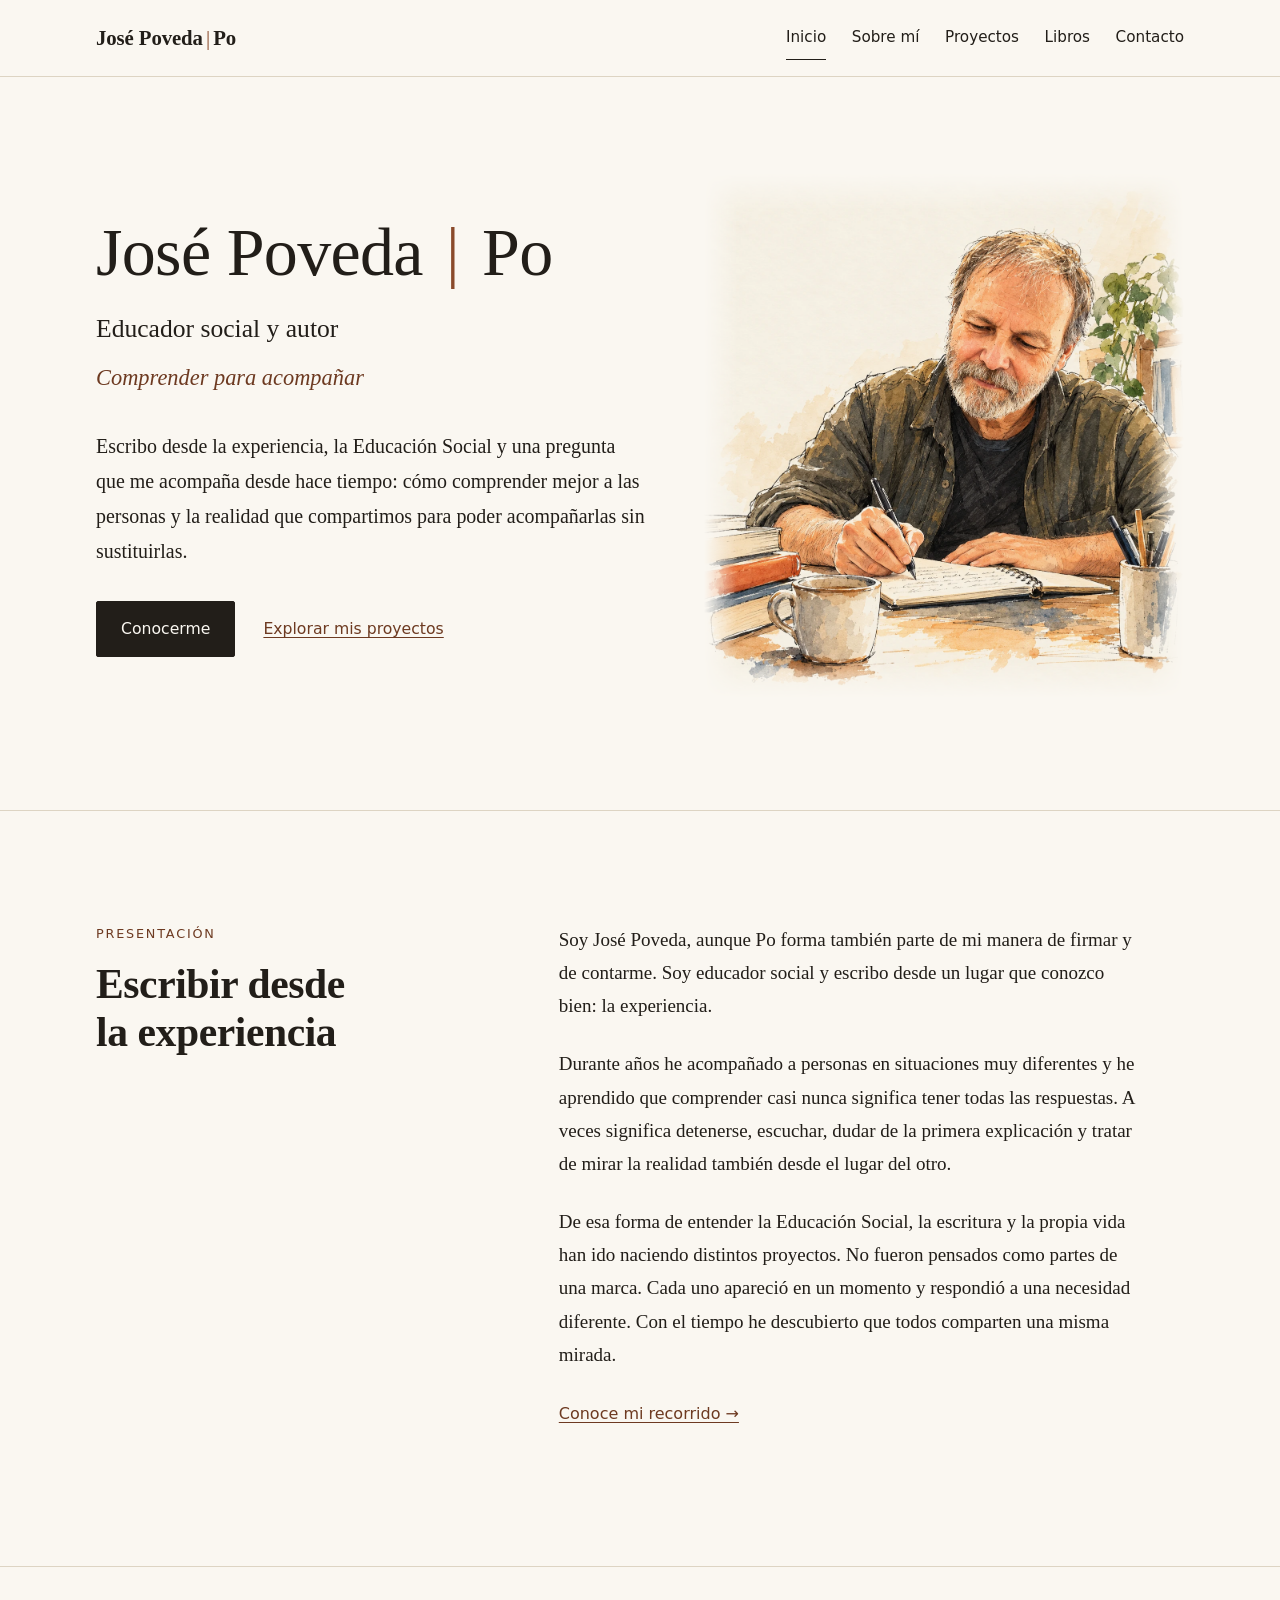
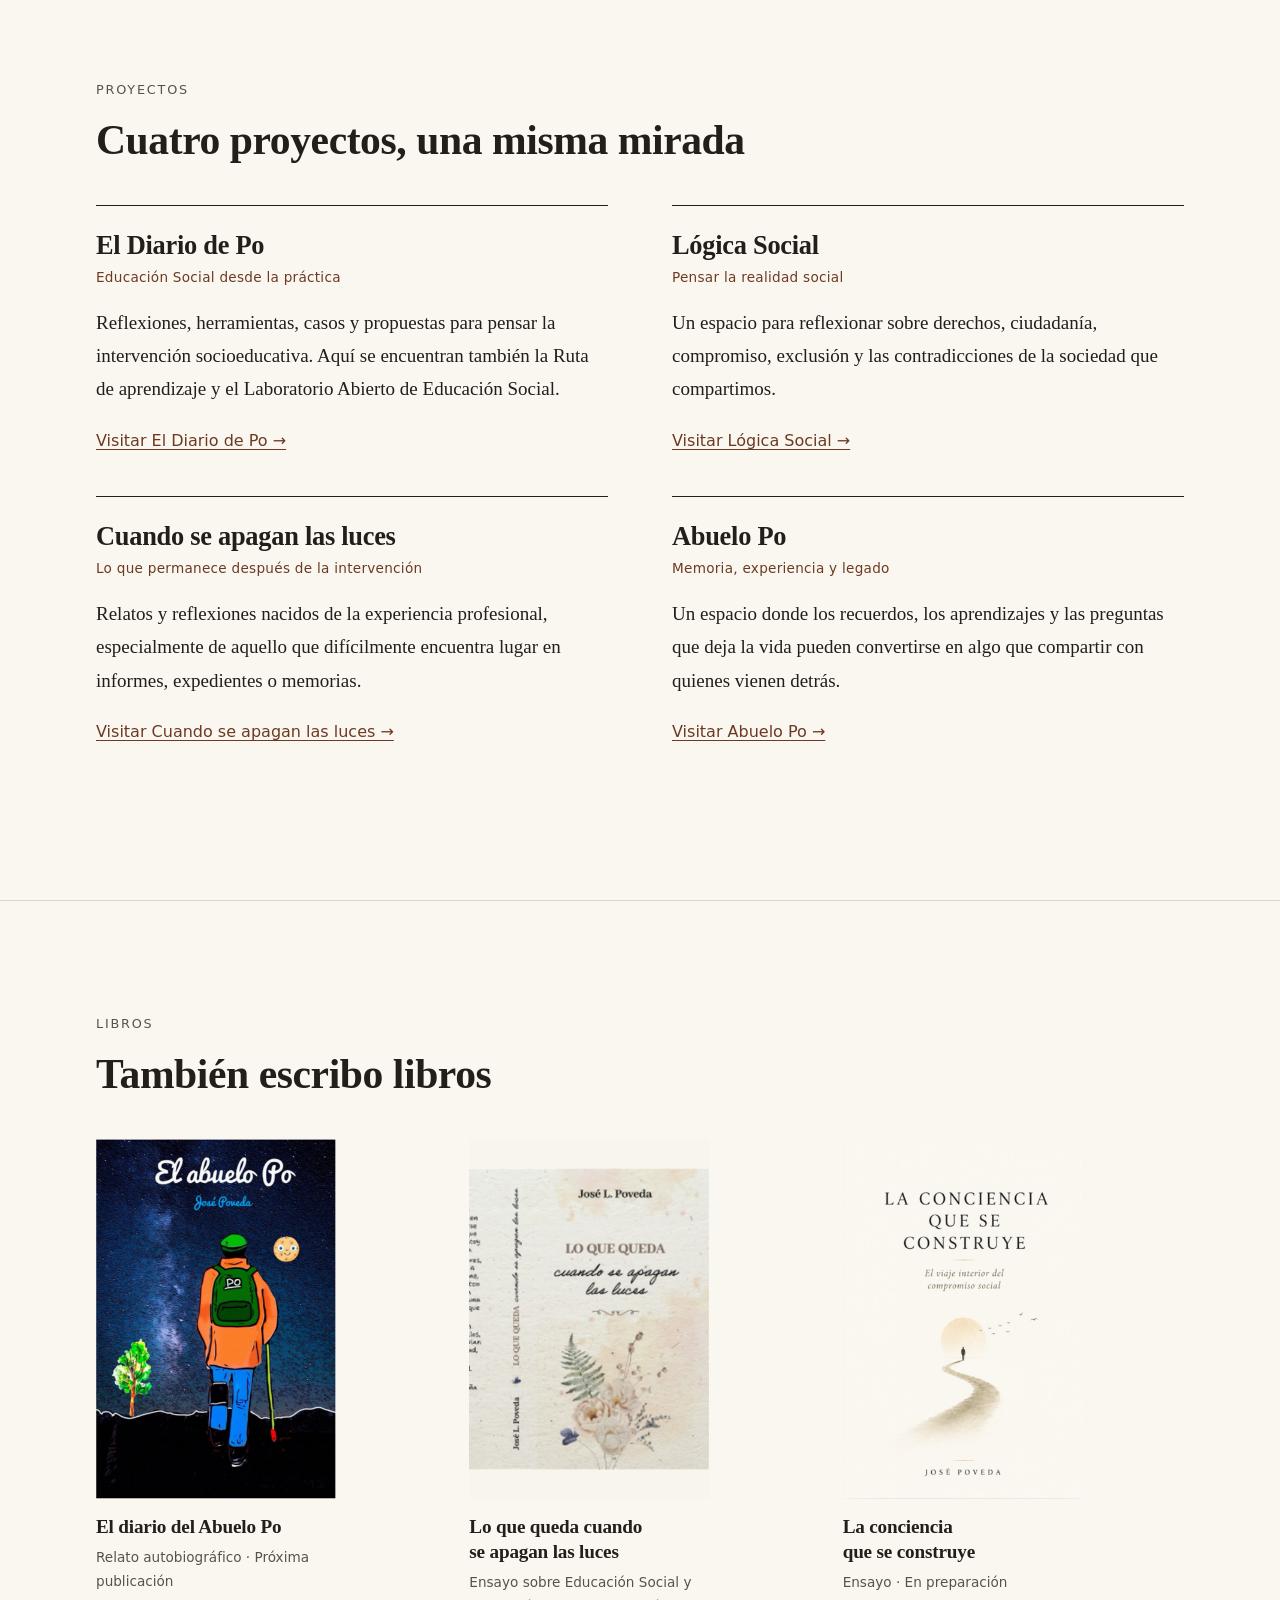
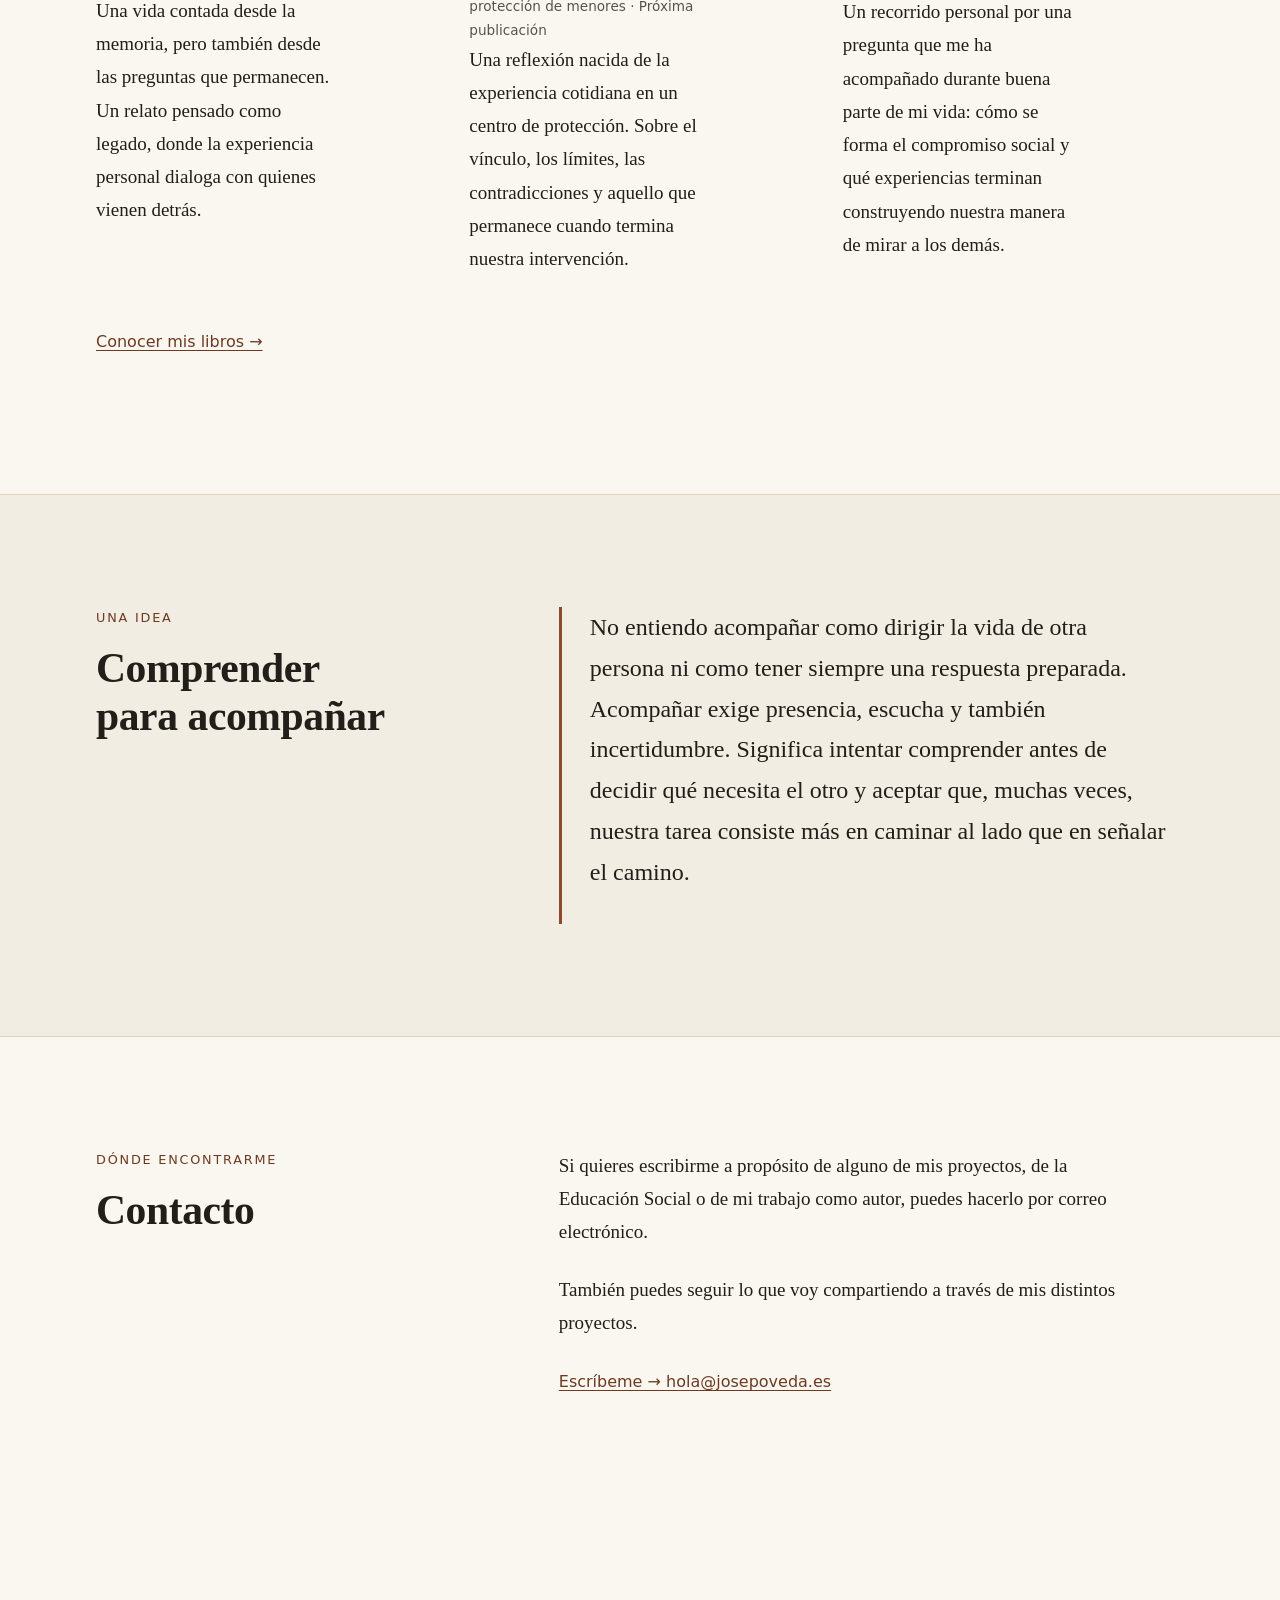
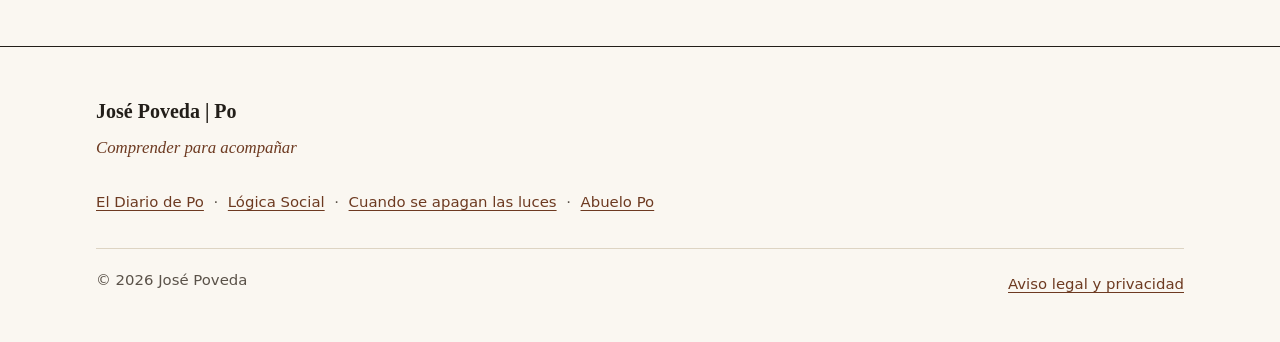
==== commit 3101f7c4: "Home: Hero «autor», sección Libros con descripciones y enlace a libros.html Updated book links and d" ====
--- a/index.html
+++ b/index.html
@@ -37,7 +37,7 @@
           <li><a href="index.html" aria-current="page">Inicio</a></li>
           <li><a href="sobre-mi.html">Sobre mí</a></li>
           <li><a href="#proyectos">Proyectos</a></li>
-          <li><a href="#libros">Libros</a></li>
+          <li><a href="libros.html">Libros</a></li>
           <li><a href="#contacto">Contacto</a></li>
         </ul>
       </nav>
@@ -50,7 +50,7 @@
       <div class="wrap hero-grid">
         <div>
           <h1 id="titulo-hero">José Poveda <span class="po">|</span> Po</h1>
-          <p class="role">Educador social y escritor</p>
+          <p class="role">Educador social y autor</p>
           <p class="motto">Comprender para acompañar</p>
           <p class="intro">Escribo desde la experiencia, la Educación Social y una pregunta que me acompaña desde hace tiempo: cómo comprender mejor a las personas y la realidad que compartimos para poder acompañarlas sin sustituirlas.</p>
           <div class="actions">
@@ -124,20 +124,23 @@
           <li class="book">
             <img class="book-cover" src="assets/images/el-diario-del-abuelo-po.jpg" width="800" height="1200" loading="lazy" decoding="async" alt="Cubierta de El diario del Abuelo Po">
             <h3>El diario del Abuelo Po</h3>
-            <p class="meta">Memoria, relato y legado.</p>
+            <p class="meta">Relato autobiográfico · Próxima publicación</p>
+            <p class="book-desc">Una vida contada desde la memoria, pero también desde las preguntas que permanecen. Un relato pensado como legado, donde la experiencia personal dialoga con quienes vienen detrás.</p>
           </li>
           <li class="book">
             <img class="book-cover" src="assets/images/lo-que-queda-cuando-se-apagan-las-luces.jpg" width="800" height="1200" loading="lazy" decoding="async" alt="Cubierta de Lo que queda cuando se apagan las luces">
             <h3>Lo que queda cuando se apagan las luces</h3>
-            <p class="meta">Experiencia profesional y dimensión humana de la intervención.</p>
+            <p class="meta">Ensayo sobre Educación Social y protección de menores · Próxima publicación</p>
+            <p class="book-desc">Una reflexión nacida de la experiencia cotidiana en un centro de protección. Sobre el vínculo, los límites, las contradicciones y aquello que permanece cuando termina nuestra intervención.</p>
           </li>
           <li class="book">
             <img class="book-cover" src="assets/images/la-conciencia-que-se-construye.jpg" width="800" height="1200" loading="lazy" decoding="async" alt="Cubierta de La conciencia que se construye">
             <h3>La conciencia que se construye</h3>
-            <p class="meta">El viaje interior del compromiso social.</p>
-            <p class="meta status">En preparación.</p>
+            <p class="meta">Ensayo · En preparación</p>
+            <p class="book-desc">Un recorrido personal por una pregunta que me ha acompañado durante buena parte de mi vida: cómo se forma el compromiso social y qué experiencias terminan construyendo nuestra manera de mirar a los demás.</p>
           </li>
         </ul>
+        <p class="after-list"><a class="more-link" href="libros.html">Conocer mis libros →</a></p>
       </div>
     </section>
 
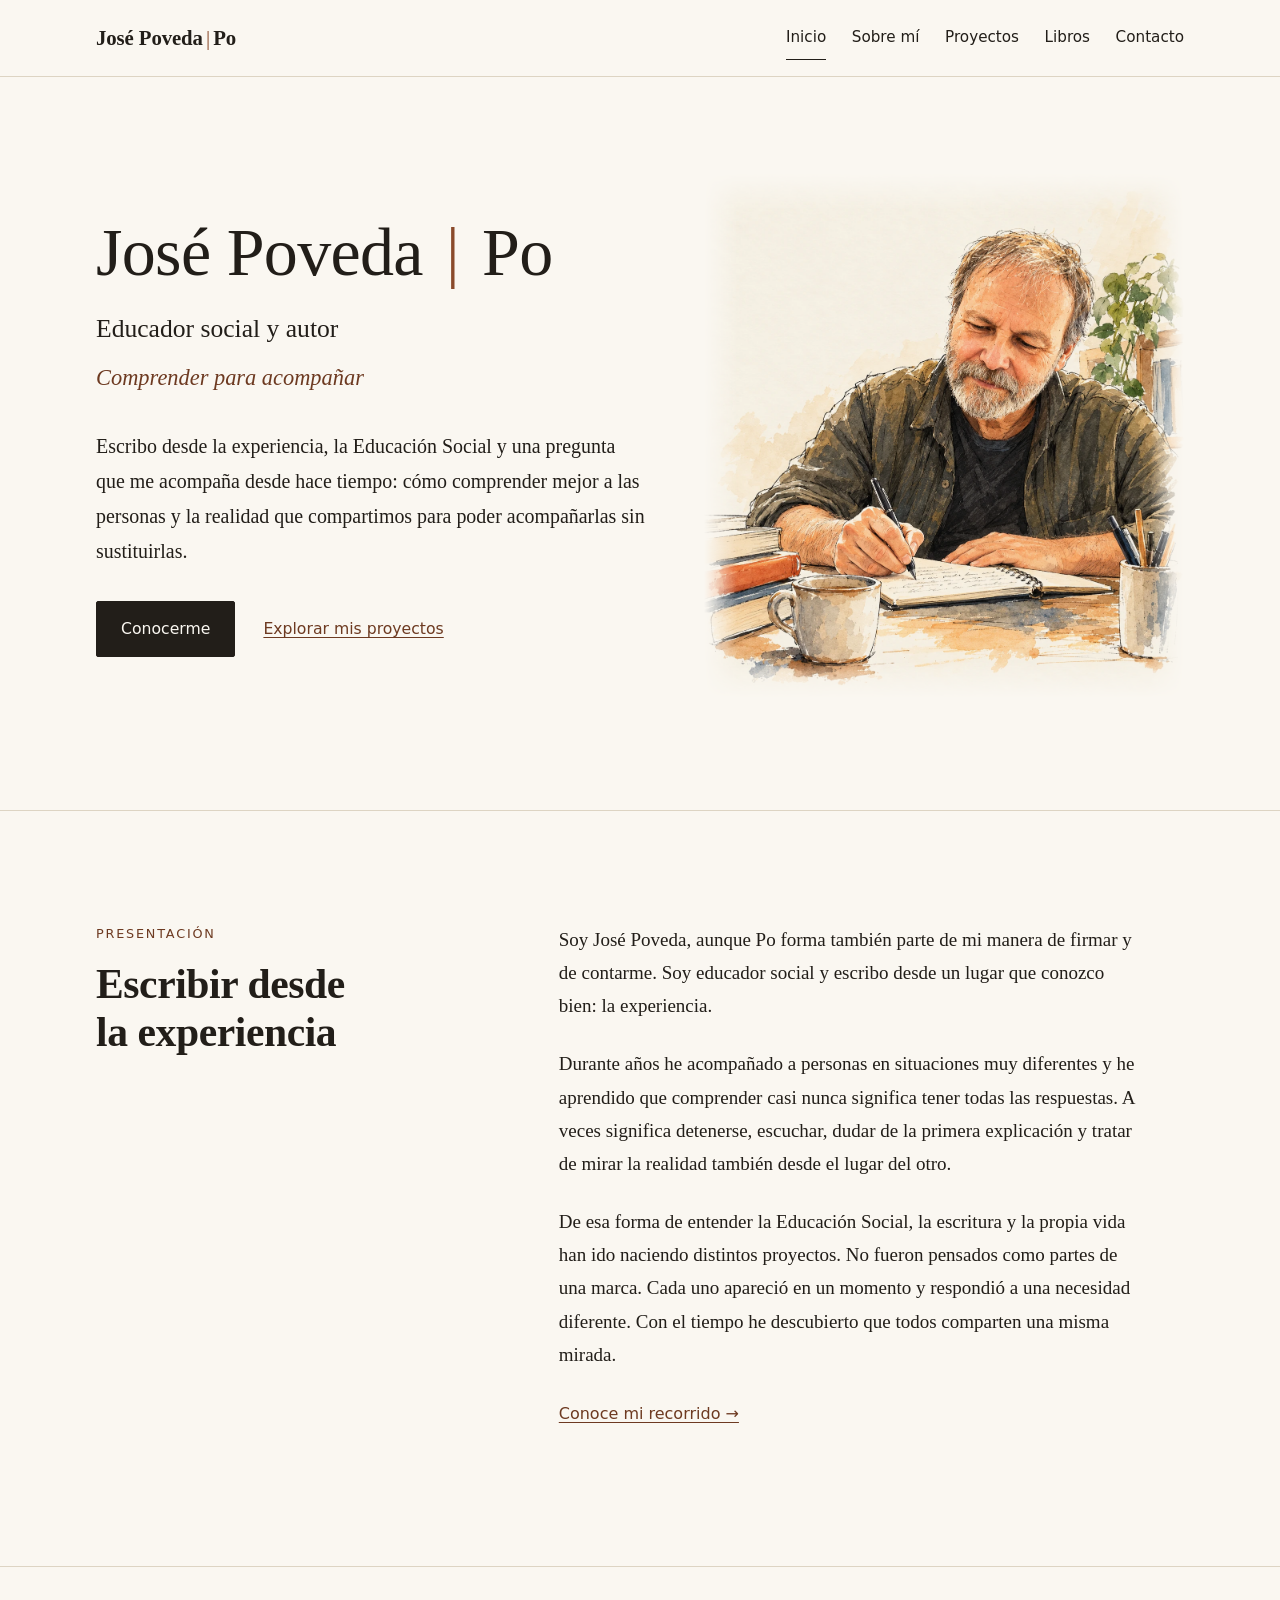
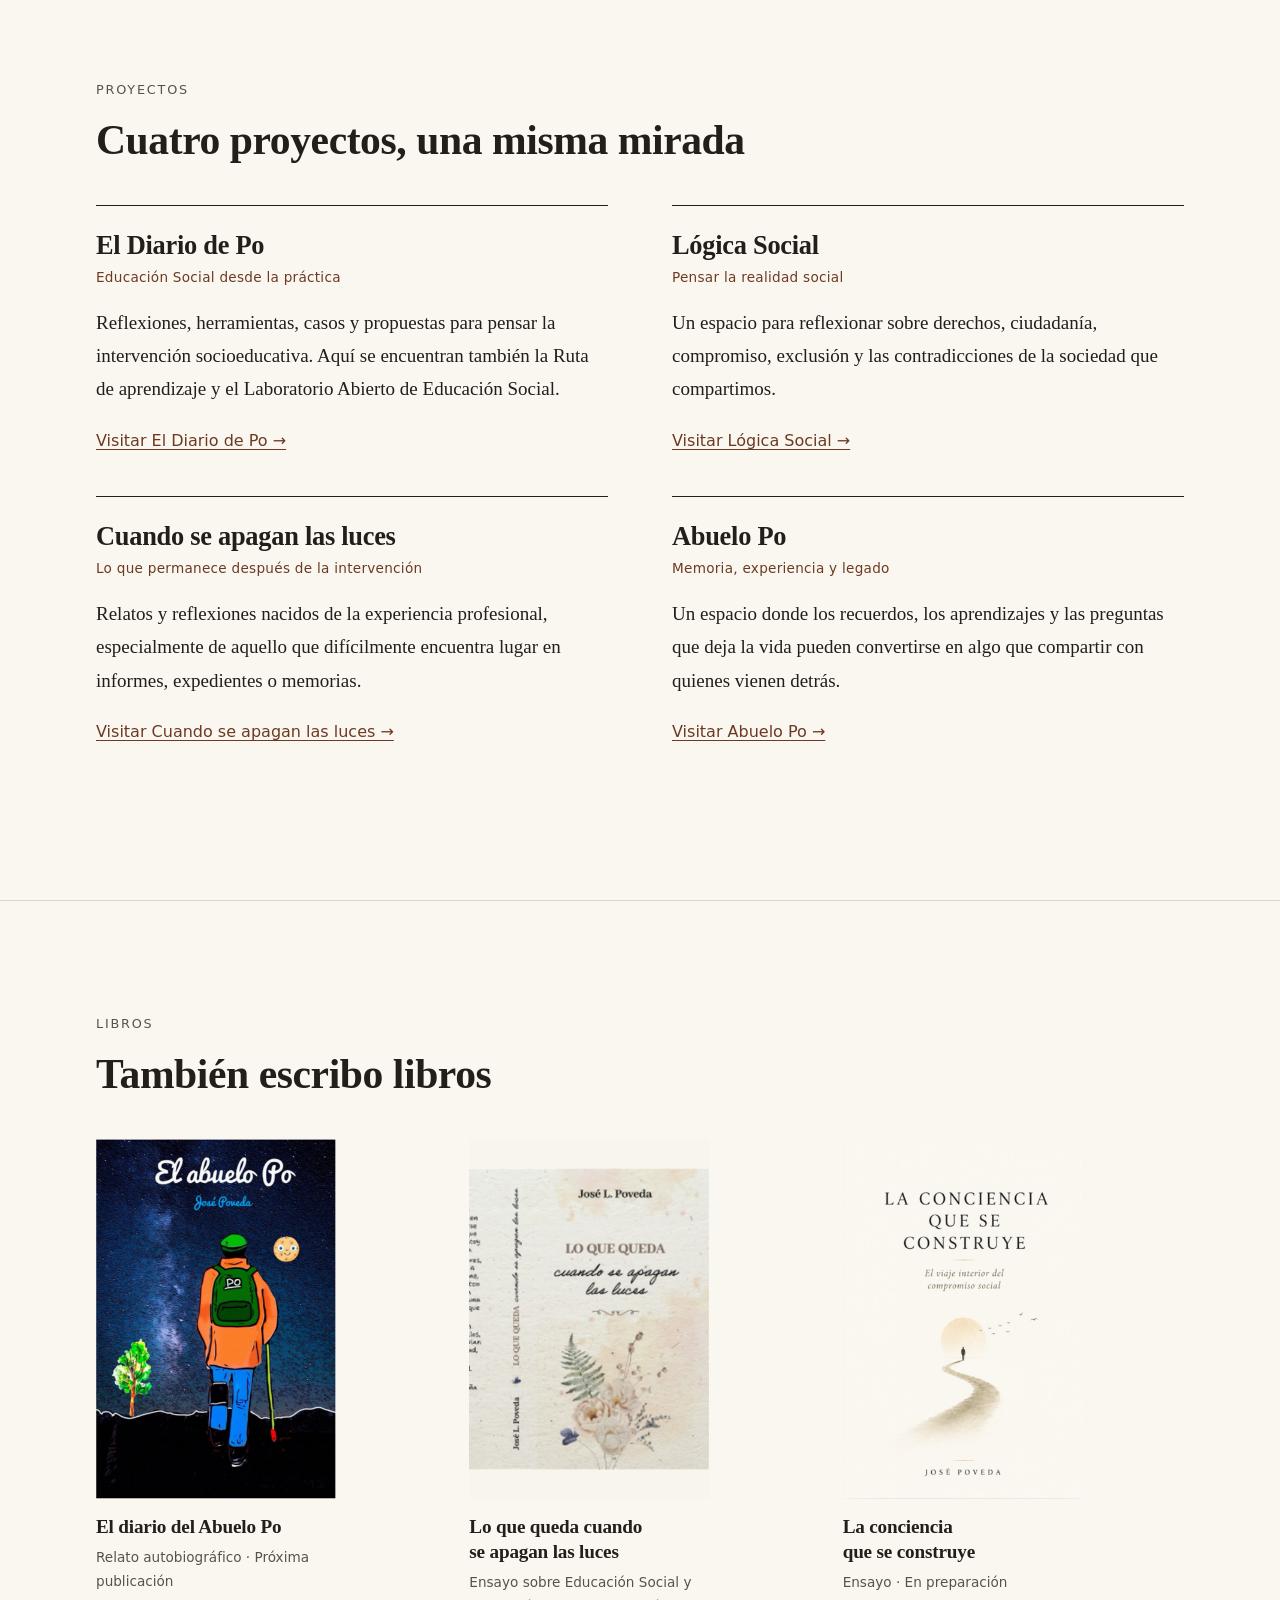
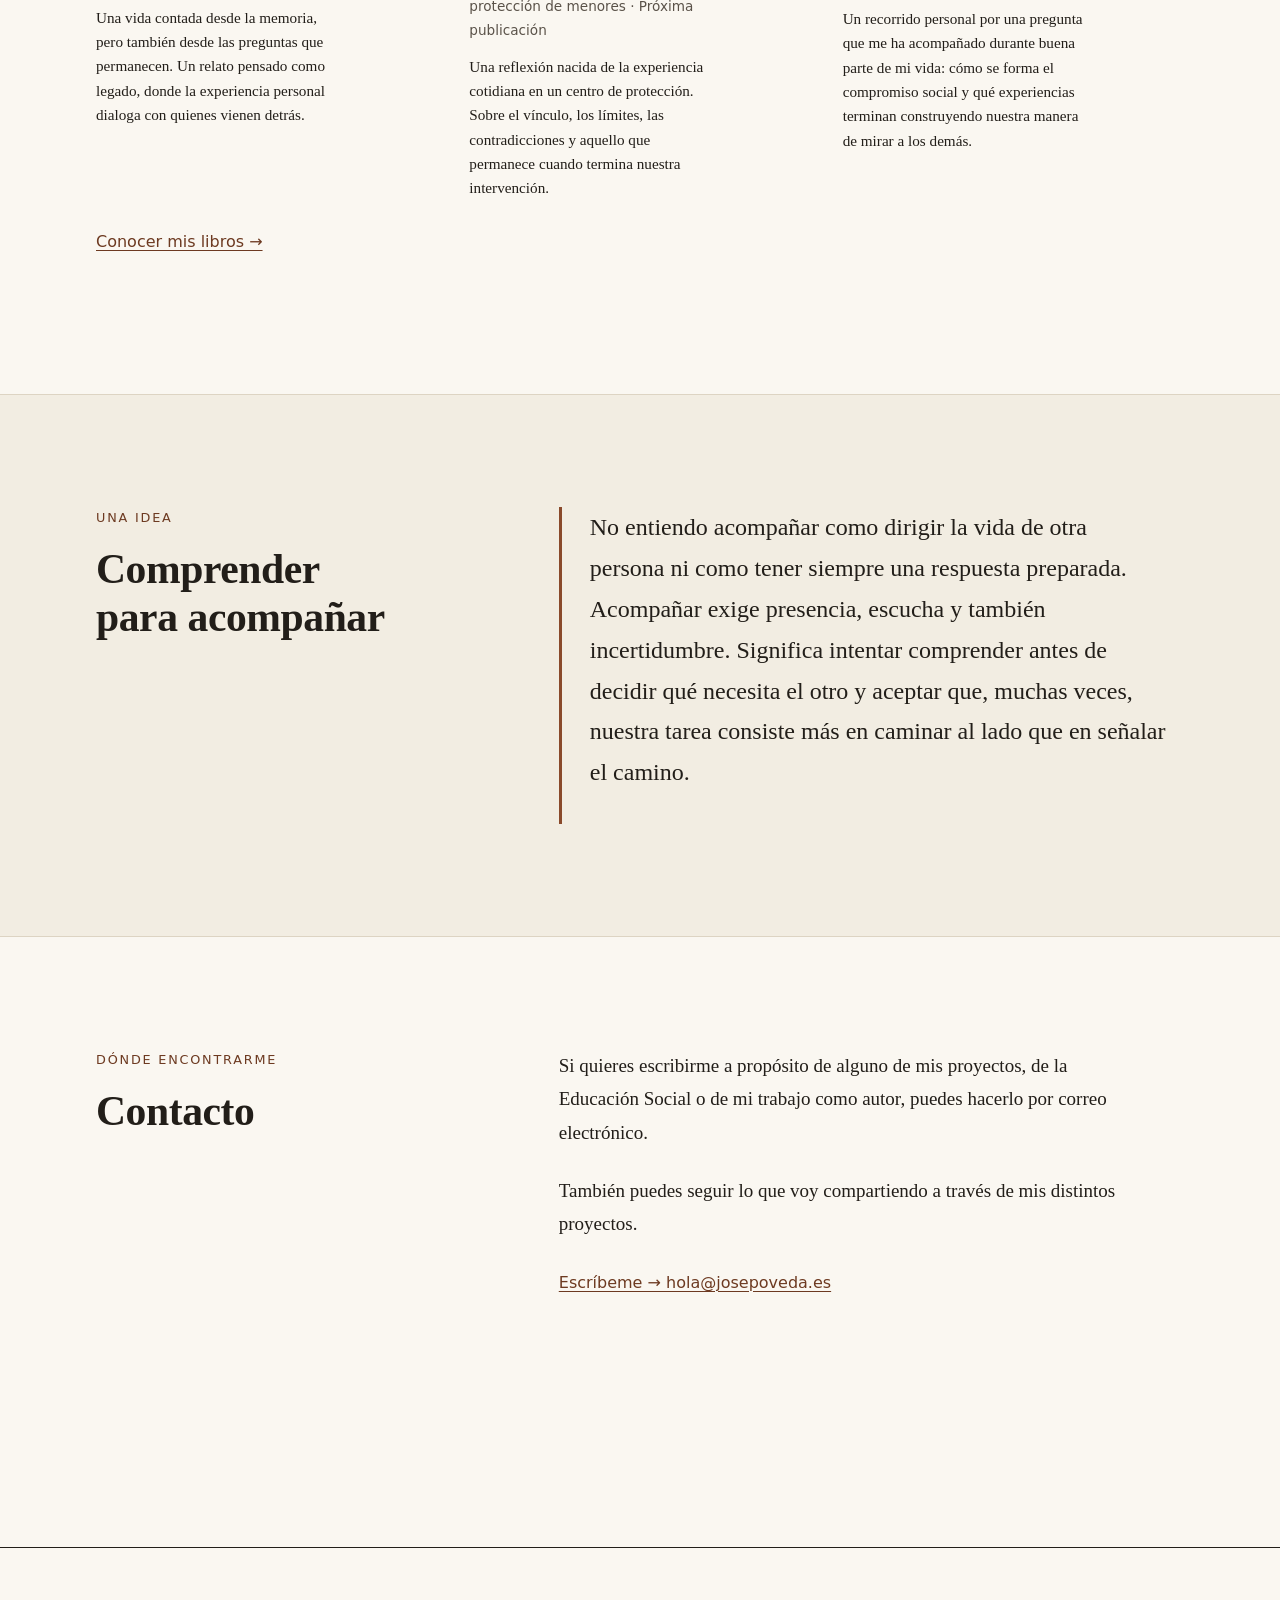
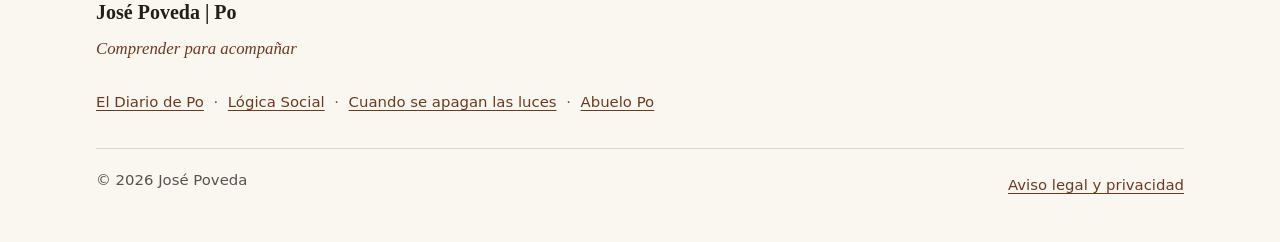
==== commit 445a0158: "Ajusta title y meta description de la Home a "autor" Updated the title and description meta tags for" ====
--- a/index.html
+++ b/index.html
@@ -3,8 +3,8 @@
 <head>
   <meta charset="utf-8">
   <meta name="viewport" content="width=device-width, initial-scale=1">
-  <title>José Poveda | Po · Educador social y escritor</title>
-  <meta name="description" content="Web personal de José Poveda | Po, educador social y escritor. Educación Social, reflexión, experiencia, memoria y proyectos para comprender y acompañar.">
+  <title>José Poveda | Po · Educador social y autor</title>
+  <meta name="description" content="Web personal de José Poveda, educador social y autor. Educación Social, escritura y proyectos nacidos de la experiencia y de una misma mirada: comprender para acompañar.">
   <link rel="canonical" href="https://josepoveda.es/">
   <meta property="og:type" content="website">
   <meta property="og:locale" content="es_ES">
--- a/css/styles.css
+++ b/css/styles.css
@@ -321,3 +321,16 @@
   mask-composite: intersect;
 }
 @media (min-width: 56em) { .hero-figure { justify-self: end; max-width: 34rem; } }
+
+/* Libros: descripción breve en la Home */
+.book .book-desc { font-size: .95rem; line-height: 1.6; margin: .75rem 0 0; }
+@media (max-width: 39.99em) { .book .book-desc { grid-column: 2; } }
+
+/* Página «Mis libros» */
+.page-head .intro-text { margin-top: 1.5rem; font-size: 1.05em; }
+.book-entry { display: grid; gap: 1.5rem 3rem; align-items: start; }
+@media (min-width: 40em) { .book-entry { grid-template-columns: 13rem minmax(0, 1fr); } }
+.book-entry img { display: block; width: 100%; max-width: 13rem; height: auto; aspect-ratio: 2 / 3; object-fit: cover; }
+.book-entry h2 { margin-bottom: .4rem; }
+.book-entry .book-kind { font-family: var(--label); font-size: .88rem; letter-spacing: .02em; color: var(--accent-ink); margin: 0 0 1.25rem; }
+@media (min-width: 56em) { .book-entry p:not(.book-kind) { max-width: 39rem; } }
